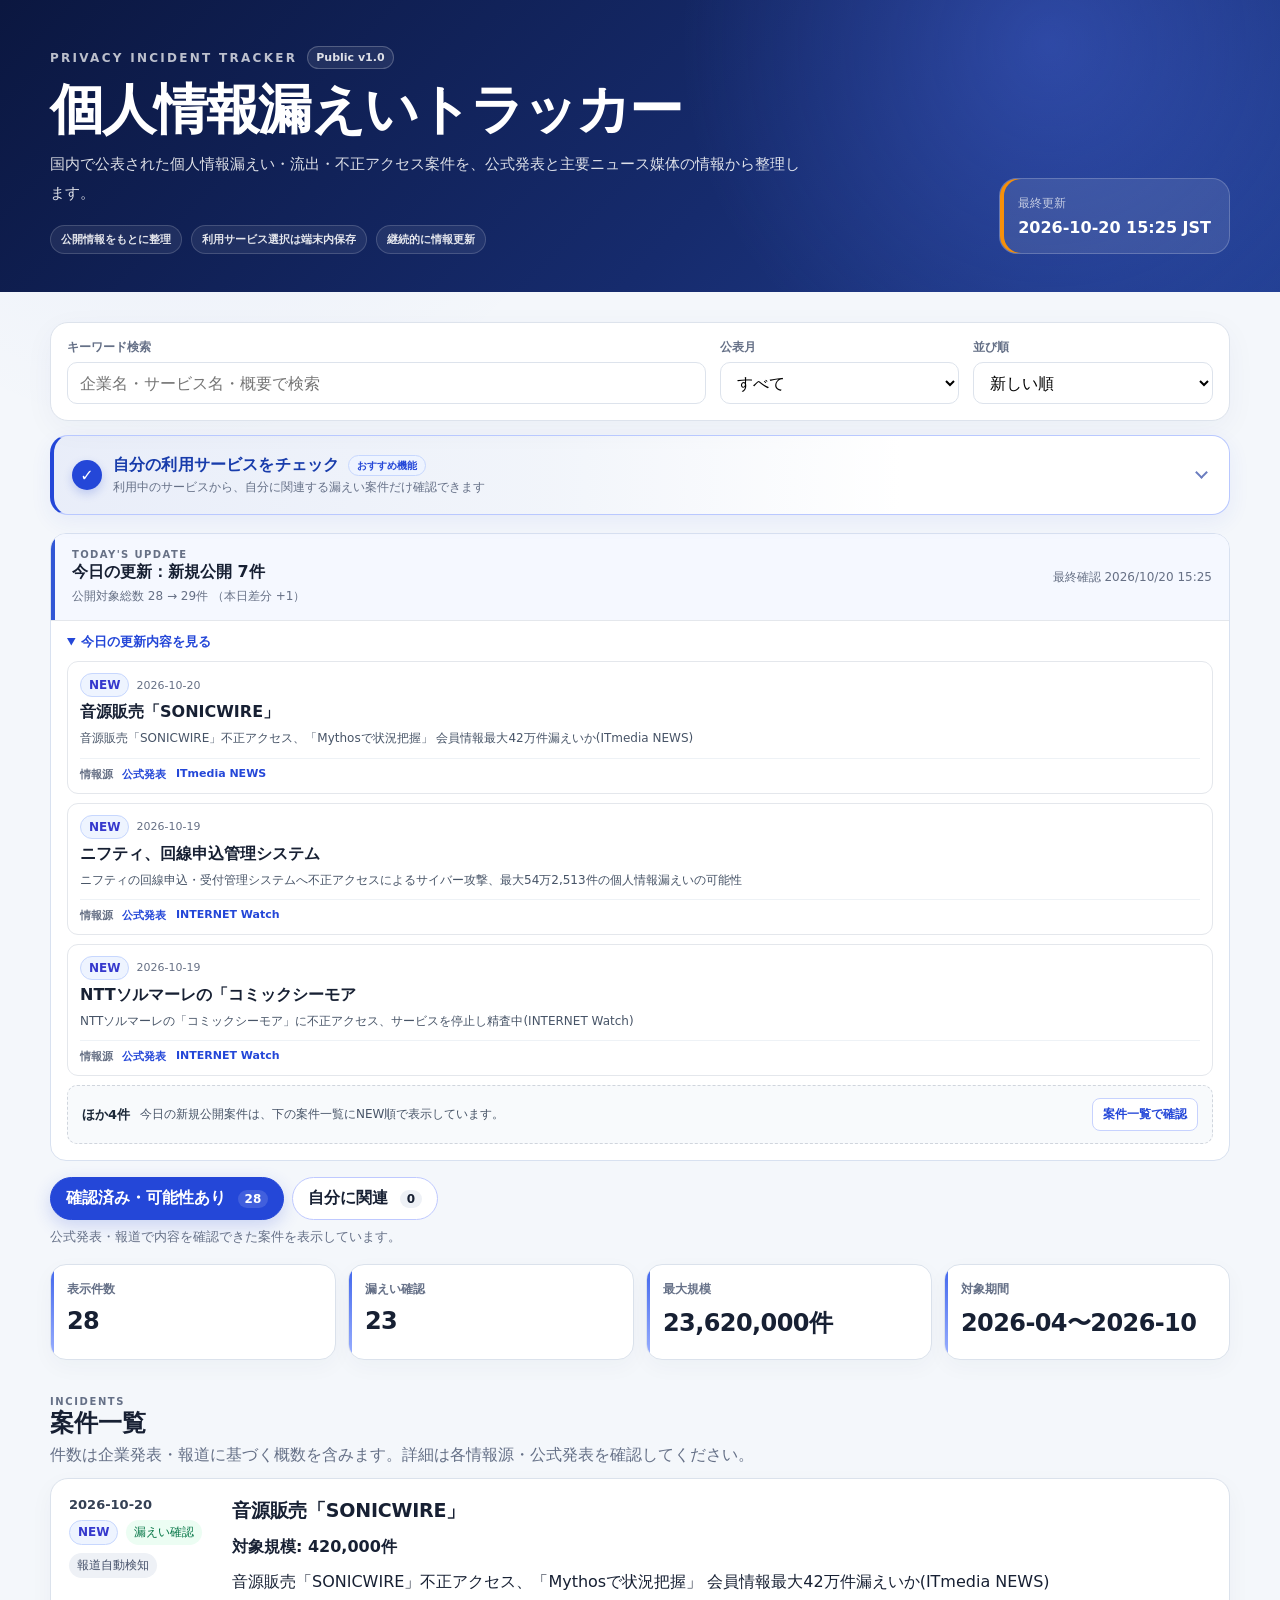
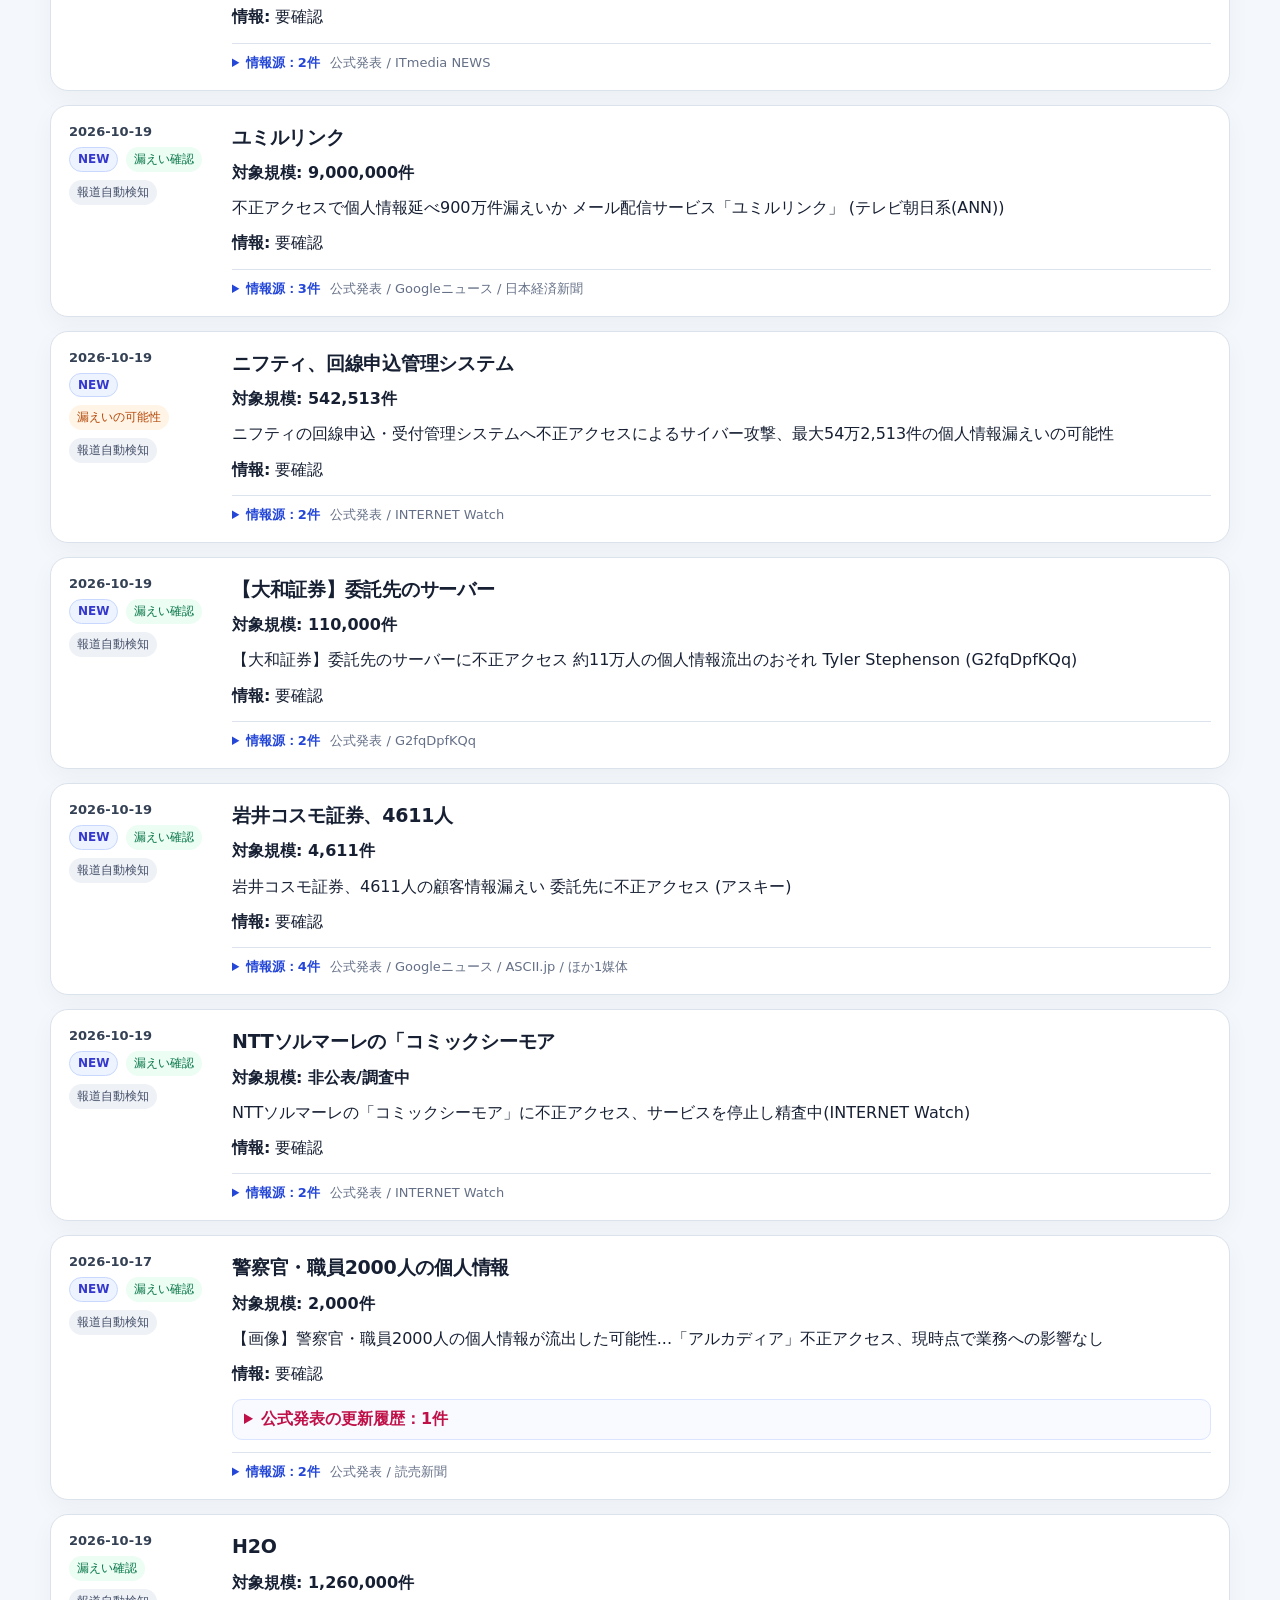
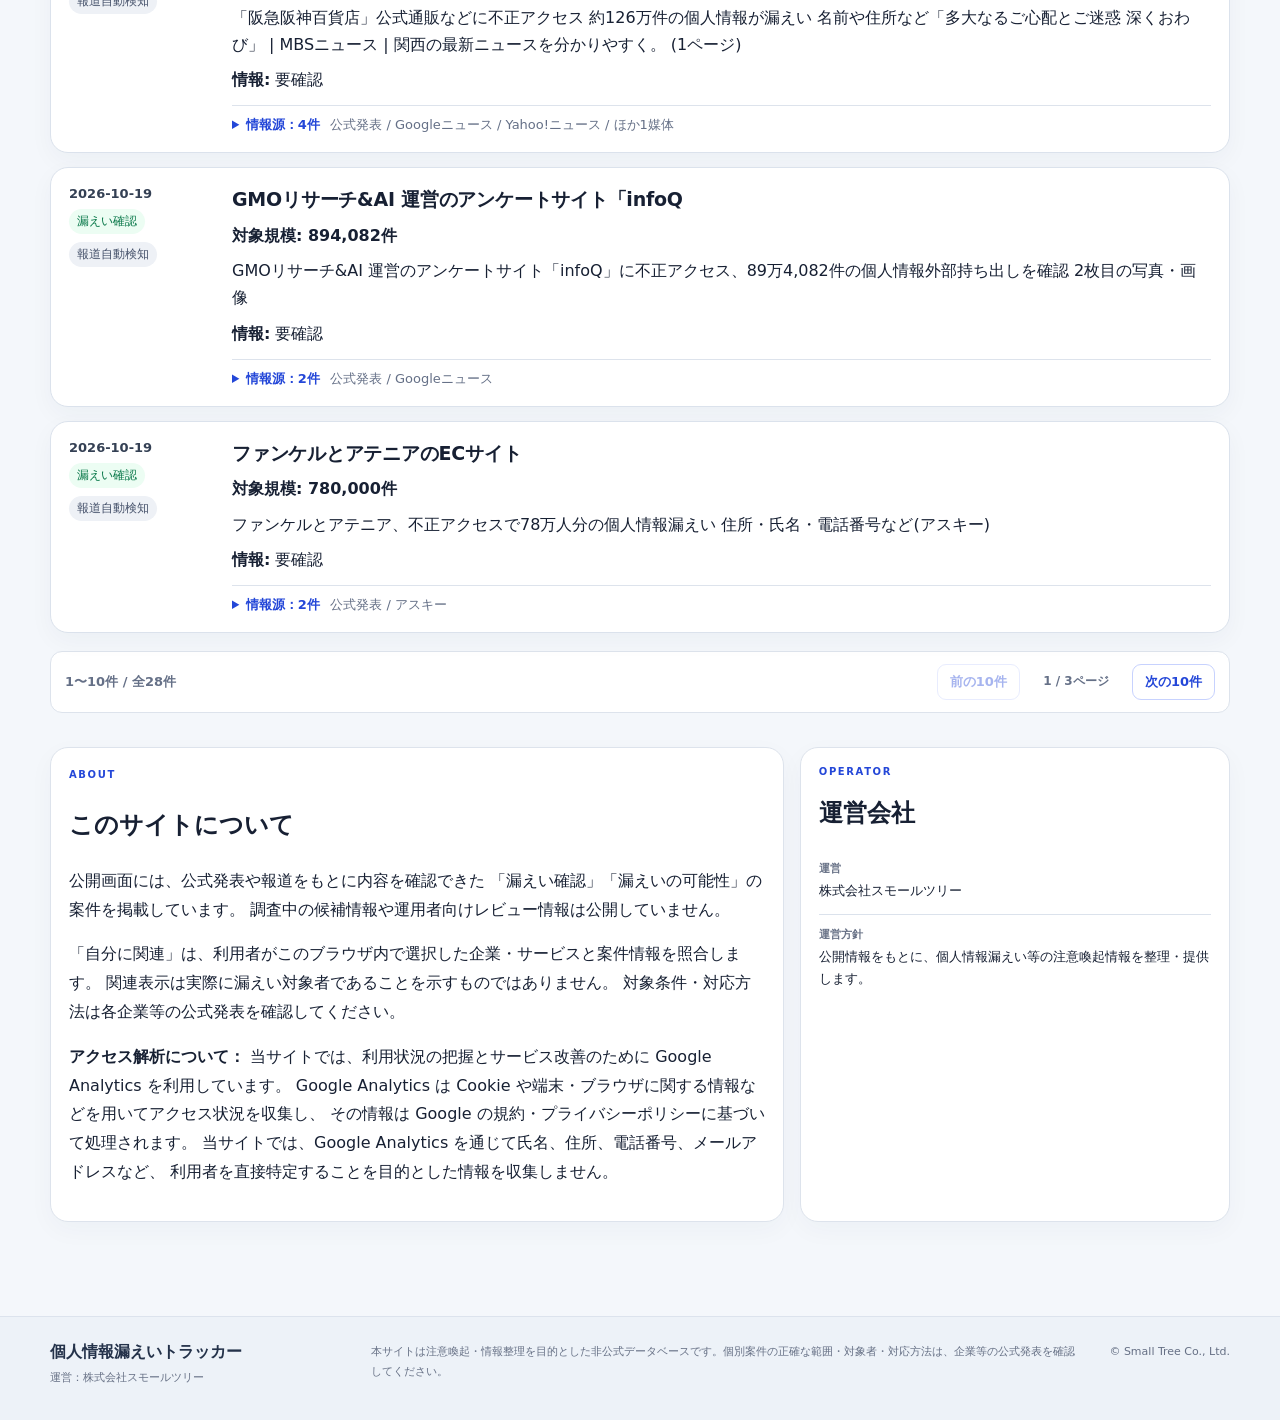
==== index.html @ 787e5f03 "Update index.html" ====
<!doctype html>
<html lang="ja">
<head>
  <!-- Google tag (gtag.js) -->
  <script async src="https://www.googletagmanager.com/gtag/js?id=G-R6JG78RZYR"></script>
  <script>
    window.dataLayer = window.dataLayer || [];
    function gtag(){dataLayer.push(arguments);}
    gtag('js', new Date());
  
    gtag('config', 'G-R6JG78RZYR');
  </script>
  <meta charset="utf-8" />
  <meta name="viewport" content="width=device-width,initial-scale=1" />
  <meta name="description" content="国内で公表された個人情報漏えい・流出・不正アクセス案件を確認し、自分が利用するサービスとの関連をチェックできる公開トラッカー" />
  <meta name="theme-color" content="#10245f" />
  <title>個人情報漏えいトラッカー</title>
  <script>
  if (
    location.hostname === 'operator.small-tree.co.jp' &&
    location.pathname === '/'
  ) {
    location.replace('/operator.html');
  }
  </script>
  <link rel="stylesheet" href="styles.css" />
  <link rel="stylesheet" href="public-v1.0-final.css" />
  <link rel="stylesheet" href="public-update-ui.css" />
  <link rel="stylesheet" href="public-service-picker-v2.css?v=2.1.1" />
</head>
<body class="public-site">
  <header class="site-header public-hero">
    <div class="wrap public-hero-inner">
      <div class="public-hero-copy">
        <div class="hero-kicker-row">
          <p class="eyebrow">PRIVACY INCIDENT TRACKER</p>
          <span class="version-badge">Public v1.0</span>
        </div>
        <h1>個人情報漏えいトラッカー</h1>
        <p class="lead">国内で公表された個人情報漏えい・流出・不正アクセス案件を、公式発表と主要ニュース媒体の情報から整理します。</p>
        <div class="trust-points">
          <span>公開情報をもとに整理</span>
          <span>利用サービス選択は端末内保存</span>
          <span>継続的に情報更新</span>
        </div>
      </div>
      <div class="updated-card public-updated-card">
        <span>最終更新</span>
        <strong id="lastUpdated">読み込み中...</strong>
      </div>
    </div>
  </header>

  <main class="wrap main-grid public-main">
    <section class="panel controls public-controls" aria-label="絞り込み">
      <div class="control wide">
        <label for="q">キーワード検索</label>
        <input id="q" type="search" placeholder="企業名・サービス名・概要で検索" />
      </div>
      <div class="control">
        <label for="month">公表月</label>
        <select id="month"><option value="">すべて</option></select>
      </div>
      <div class="control">
        <label for="sort">並び順</label>
        <select id="sort">
          <option value="date-desc">新しい順</option>
          <option value="date-asc">古い順</option>
          <option value="count-desc">件数が多い順</option>
        </select>
      </div>
    </section>

    <details class="panel my-services-panel public-service-checker" id="myServicesPanel">
      <summary><span class="summary-icon">✓</span>自分の利用サービスを選んで対象案件をチェック</summary>
      <p class="service-intro">利用している企業・サービスを選ぶと、関連する案件だけを「自分に関連」タブで確認できます。</p>
      <div class="service-picker-head">
        <div>
          <label for="myServiceSearch">企業・サービスを絞り込み</label>
          <input id="myServiceSearch" type="search" placeholder="例：ローソン、ソースネクスト" />
        </div>
        <div class="selected-count">選択中 <strong id="selectedServiceCount">0</strong>件</div>
      </div>
      <div class="service-picker-groups single">
        <section>
          <h3>確認済み・可能性ありの一覧から選択</h3>
          <div id="servicePickerVerified" class="service-picker-list"></div>
        </section>
      </div>
      <div class="my-services-actions">
        <button type="button" id="saveMyServices">選択を保存して照合</button>
        <button type="button" id="clearMyServices" class="secondary">選択をすべて解除</button>
      </div>
      <p class="privacy-note">選択内容はこのブラウザ内だけに保存され、サーバーへは送信しません。</p>
    </details>

    <div class="content-switcher">
      <nav class="view-tabs public-tabs" aria-label="表示区分">
        <button type="button" class="view-tab active" data-view="verified">確認済み・可能性あり <span id="tabVerifiedCount">0</span></button>
        <button type="button" class="view-tab my-tab" data-view="mine">自分に関連 <span id="tabMineCount">0</span></button>
      </nav>
      <p id="viewNotice" class="view-notice">公式発表・報道で内容を確認できた案件を表示しています。</p>
    </div>

    <section class="stats public-stats" aria-label="統計">
      <article><span>表示件数</span><strong id="statCases">-</strong></article>
      <article><span>漏えい確認</span><strong id="statConfirmed">-</strong></article>
      <article><span>最大規模</span><strong id="statLargest">-</strong></article>
      <article><span>対象期間</span><strong id="statRange">-</strong></article>
    </section>

    <section class="incident-section">
      <div class="section-head">
        <div>
          <p class="section-eyebrow">INCIDENTS</p>
          <h2>案件一覧</h2>
          <p>件数は企業発表・報道に基づく概数を含みます。詳細は各情報源・公式発表を確認してください。</p>
        </div>
      </div>
      <div id="cards" class="cards public-cards" aria-live="polite"></div>
      <p id="empty" class="empty" hidden>条件に一致する案件はありません。</p>
    </section>

    <section class="about-grid">
      <article class="panel methodology public-about">
        <p class="section-eyebrow">ABOUT</p>
        <h2>このサイトについて</h2>
      
        <p>
          公開画面には、公式発表や報道をもとに内容を確認できた
          「漏えい確認」「漏えいの可能性」の案件を掲載しています。
          調査中の候補情報や運用者向けレビュー情報は公開していません。
        </p>
      
        <p>
          「自分に関連」は、利用者がこのブラウザ内で選択した企業・サービスと案件情報を照合します。
          関連表示は実際に漏えい対象者であることを示すものではありません。
          対象条件・対応方法は各企業等の公式発表を確認してください。
        </p>
      
        <p>
          <strong>アクセス解析について：</strong>
          当サイトでは、利用状況の把握とサービス改善のために Google Analytics を利用しています。
          Google Analytics は Cookie や端末・ブラウザに関する情報などを用いてアクセス状況を収集し、
          その情報は Google の規約・プライバシーポリシーに基づいて処理されます。
          当サイトでは、Google Analytics を通じて氏名、住所、電話番号、メールアドレスなど、
          利用者を直接特定することを目的とした情報を収集しません。
        </p>
      </article>

      <article class="panel operator-card">
        <p class="section-eyebrow">OPERATOR</p>
        <h2>運営会社</h2>
        <dl>
          <div><dt>運営</dt><dd>株式会社スモールツリー</dd></div>
          <div><dt>運営方針</dt><dd>公開情報をもとに、個人情報漏えい等の注意喚起情報を整理・提供します。</dd></div>
        </dl>
      </article>
    </section>
  </main>

  <footer class="public-footer">
    <div class="wrap footer-inner">
      <div>
        <strong>個人情報漏えいトラッカー</strong>
        <p>運営：株式会社スモールツリー</p>
      </div>
      <p class="footer-note">本サイトは注意喚起・情報整理を目的とした非公式データベースです。個別案件の正確な範囲・対象者・対応方法は、企業等の公式発表を確認してください。</p>
      <p class="copyright">© Small Tree Co., Ltd.</p>
    </div>
  </footer>

  <script src="public-app.js" defer></script>
  <script src="public-service-picker-v2.js?v=2.3" defer></script>
  <script src="public-service-feature-highlight.js?v=1.0" defer></script>
  <script src="public-update-ui.js?v=1.5" defer></script>
  <script src="public-update-ui-state-fix.js" defer></script>
  <script src="public-new-first-sort.js?v=1.2" defer></script>

</body>
</html>
---- styles.css ----
:root { --bg:#f5f7fb; --panel:#fff; --text:#172033; --muted:#657087; --line:#dde3ec; --accent:#2447d8; --danger:#b42318; --warn:#b54708; --ok:#067647; }
*{box-sizing:border-box} body{margin:0;font-family:system-ui,-apple-system,"Segoe UI",sans-serif;background:var(--bg);color:var(--text)}
a{color:var(--accent)} .wrap{width:min(1180px,calc(100% - 32px));margin:auto}
.site-header{padding:48px 0 28px;background:linear-gradient(135deg,#0d1738,#253b8a);color:#fff}.site-header .wrap{display:flex;justify-content:space-between;gap:32px;align-items:end}.eyebrow{font-size:12px;letter-spacing:.18em;opacity:.72}.site-header h1{font-size:clamp(30px,5vw,50px);margin:.2em 0}.lead{max-width:760px;line-height:1.8;opacity:.86}.updated-card{min-width:180px;background:#ffffff12;border:1px solid #ffffff33;padding:16px 18px;border-radius:14px}.updated-card span,.updated-card strong{display:block}.updated-card span{font-size:12px;opacity:.7}.updated-card strong{margin-top:6px}
.main-grid{padding:28px 0 50px}.panel{background:var(--panel);border:1px solid var(--line);border-radius:16px;padding:18px}.controls{display:grid;grid-template-columns:2fr 1fr 1fr 1fr;gap:14px}.control label{display:block;font-size:12px;font-weight:700;color:var(--muted);margin-bottom:6px}.control input,.control select{width:100%;height:42px;border:1px solid var(--line);border-radius:10px;background:#fff;padding:0 12px;font:inherit}
.view-tabs{display:flex;gap:8px;flex-wrap:wrap;margin:18px 0 8px}.view-tab{border:1px solid var(--line);background:#fff;color:var(--text);padding:10px 14px;border-radius:999px;font:inherit;font-weight:700;cursor:pointer}.view-tab span{display:inline-block;margin-left:6px;padding:2px 7px;border-radius:999px;background:#eef1f6;font-size:12px}.view-tab.active{background:var(--accent);border-color:var(--accent);color:#fff}.view-tab.active span{background:#ffffff22}.view-notice{margin:0 0 18px;color:var(--muted);font-size:13px}
.stats{display:grid;grid-template-columns:repeat(4,1fr);gap:14px;margin:18px 0 32px}.stats article{background:#fff;border:1px solid var(--line);border-radius:14px;padding:16px}.stats span{font-size:12px;color:var(--muted);display:block}.stats strong{font-size:24px;display:block;margin-top:6px}.section-head{display:flex;justify-content:space-between;align-items:end;margin:0 0 12px}.section-head h2{margin:0}.section-head p{color:var(--muted);margin:.4em 0 0}.cards{display:grid;gap:12px}.card{background:#fff;border:1px solid var(--line);border-radius:16px;padding:18px;display:grid;grid-template-columns:145px 1fr;gap:18px}.date{font-weight:800}.meta{display:flex;flex-wrap:wrap;gap:8px;margin:8px 0}.badge{font-size:12px;padding:4px 8px;border-radius:999px;background:#eef1f6;color:#45516a}.badge.confirmed{background:#ecfdf3;color:var(--ok)}.badge.possible{background:#fff4e5;color:var(--warn)}.badge.candidate{background:#fef3f2;color:var(--danger)}.badge.merged{background:#eef4ff;color:#2447d8}.card h3{margin:0 0 4px;font-size:20px}.card p{margin:8px 0;line-height:1.7}.count{font-weight:800}.sources{display:flex;flex-wrap:wrap;gap:10px;margin-top:10px}.sources a{font-size:13px}.empty{text-align:center;color:var(--muted);padding:48px}.methodology{margin-top:30px;line-height:1.8}.footer{color:var(--muted);font-size:12px;padding:0 0 36px}
@media(max-width:800px){.site-header .wrap{display:block}.updated-card{margin-top:20px}.controls{grid-template-columns:1fr 1fr}.wide{grid-column:1/-1}.stats{grid-template-columns:1fr 1fr}.card{grid-template-columns:1fr}}

.badge.priority{font-weight:800}
.badge.priority-A{background:#fee4e2;color:#b42318;border:1px solid #fecdca}
.badge.priority-B{background:#fff4e5;color:#b54708;border:1px solid #fedf89}
.badge.priority-C{background:#eef4ff;color:#3538cd;border:1px solid #c7d7fe}

/* v1.6 source folding + review workflow UI */
.source-details{margin-top:12px;border-top:1px solid var(--line);padding-top:10px}
.source-details summary{cursor:pointer;color:var(--accent);font-size:13px;font-weight:700}
.source-details summary span{color:var(--muted);font-weight:400;margin-left:6px}
.source-details ul{margin:10px 0 0;padding-left:20px;columns:2}
.source-details li{margin:5px 0;break-inside:avoid}
.source-details a{font-size:13px}
.incident-tools{display:flex;align-items:center;gap:8px;flex-wrap:wrap;margin-top:12px}
.incident-tools code{font-size:11px;background:#f3f5f8;border:1px solid var(--line);padding:5px 7px;border-radius:7px;color:var(--muted)}
.incident-tools button{border:1px solid var(--line);background:#fff;color:var(--accent);border-radius:8px;padding:6px 10px;font:inherit;font-size:12px;cursor:pointer}
.review-meta{font-size:12px;color:var(--muted)}
@media(max-width:800px){.source-details ul{columns:1}}

/* v1.7 official search button */
.review-search-btn{
  display:inline-flex;
  align-items:center;
  text-decoration:none;
  border:1px solid #bfc9ff;
  background:#eef2ff;
  color:#2447d8;
  border-radius:8px;
  padding:6px 10px;
  font-size:12px;
  font-weight:700;
}
.review-search-btn:hover{background:#e2e8ff}

/* v1.8 review help */
.review-help{display:inline-block}
.review-help summary{
  cursor:pointer;
  list-style:none;
  border:1px solid var(--line);
  background:#fff;
  color:var(--accent);
  border-radius:8px;
  padding:6px 10px;
  font-size:12px;
  font-weight:700;
}
.review-help summary::-webkit-details-marker{display:none}
.review-help[open]{
  flex-basis:100%;
  margin-top:4px;
  background:#f8faff;
  border:1px solid #d9e2ff;
  border-radius:10px;
  padding:10px 12px;
}
.review-help[open] summary{
  display:inline-block;
  margin-bottom:6px;
}
.review-help ol{
  margin:6px 0 0 18px;
  padding:0;
  color:var(--muted);
  font-size:12px;
  line-height:1.7;
}
.review-help a{font-weight:700}

/* v1.9 daily review counter */
.stats.stats-five{grid-template-columns:repeat(5,1fr)}
@media(max-width:1000px){.stats.stats-five{grid-template-columns:repeat(3,1fr)}}
@media(max-width:800px){.stats.stats-five{grid-template-columns:1fr 1fr}}

/* v2.0 personal relevance checker */
.my-services-panel{margin-top:18px}
.my-services-panel summary{cursor:pointer;font-weight:800;color:var(--accent)}
.my-services-body{display:grid;grid-template-columns:1fr auto;gap:16px;align-items:end;margin-top:14px}
.my-services-body label{display:block;font-size:12px;font-weight:700;color:var(--muted);margin-bottom:6px}
.my-services-body textarea{width:100%;border:1px solid var(--line);border-radius:10px;padding:10px 12px;font:inherit;resize:vertical;background:#fff}
.privacy-note{font-size:12px;color:var(--muted);margin:6px 0 0}
.my-services-actions{display:flex;gap:8px;flex-wrap:wrap}
.my-services-actions button{border:0;border-radius:9px;padding:9px 13px;background:var(--accent);color:#fff;font:inherit;font-size:13px;font-weight:700;cursor:pointer}
.my-services-actions button.secondary{background:#eef1f6;color:#45516a}
.view-tab.my-tab{border-color:#bfc9ff}
.badge.relation{font-weight:800}
.badge.relation-3{background:#e8f5e9;color:#067647;border:1px solid #a6e3bd}
.badge.relation-2{background:#fff4e5;color:#b54708;border:1px solid #fedf89}
.badge.relation-1{background:#eef4ff;color:#3538cd;border:1px solid #c7d7fe}
.card-related{box-shadow:inset 4px 0 0 #2447d8}
.relation-note{background:#f7f9ff;border:1px solid #dbe3ff;border-radius:10px;padding:9px 11px;font-size:13px}
@media(max-width:800px){.my-services-body{grid-template-columns:1fr}.my-services-actions{align-items:flex-start}}

/* v2.1 list-based personal service picker */
.service-picker-head{display:grid;grid-template-columns:1fr auto;gap:16px;align-items:end;margin-top:14px}
.service-picker-head label{display:block;font-size:12px;font-weight:700;color:var(--muted);margin-bottom:6px}
.service-picker-head input{width:100%;height:40px;border:1px solid var(--line);border-radius:10px;padding:0 12px;font:inherit}
.selected-count{font-size:13px;color:var(--muted);padding-bottom:9px}
.service-picker-groups{display:grid;grid-template-columns:1fr 1fr;gap:16px;margin-top:16px}
.service-picker-groups section{border:1px solid var(--line);border-radius:12px;padding:12px;background:#fafbfe}
.service-picker-groups h3{font-size:14px;margin:0 0 10px}
.service-picker-list{display:grid;gap:6px;max-height:300px;overflow:auto;padding-right:4px}
.service-choice{display:grid;grid-template-columns:auto 1fr auto;gap:9px;align-items:center;background:#fff;border:1px solid var(--line);border-radius:9px;padding:8px 9px;cursor:pointer}
.service-choice:hover{border-color:#bfc9ff;background:#f8faff}
.service-choice input{width:17px;height:17px}
.service-choice-name{font-size:13px;font-weight:650}
.service-choice-count{font-size:11px;color:var(--muted);background:#eef1f6;border-radius:999px;padding:2px 7px}
.picker-empty{color:var(--muted);font-size:12px}
@media(max-width:800px){
  .service-picker-head,.service-picker-groups{grid-template-columns:1fr}
}

/* v2.2 verified-only personal service picker */
.service-picker-groups.single{grid-template-columns:1fr}
.service-picker-groups.single section{max-width:none}
.service-choice{grid-template-columns:auto 1fr}

/* v2.3 official follow-up tracking */
.badge.official-update{background:#fff1f3;color:#c01048;border:1px solid #fecdd6;font-weight:800}
.official-updates{margin:12px 0;border:1px solid #fecdd6;background:#fff8f9;border-radius:10px;padding:9px 11px}
.official-updates summary{cursor:pointer;font-weight:800;color:#c01048}
.official-updates ul{margin:9px 0 0;padding-left:20px}
.official-updates li{margin:7px 0;line-height:1.5}
.official-update-date{display:inline-block;min-width:145px;color:var(--muted);font-size:12px}
.update-kind{display:inline-block;margin-left:6px;padding:2px 6px;border-radius:999px;background:#fff;border:1px solid #fecdd6;color:#a11043;font-size:11px}
.official-update-note{color:var(--muted);font-size:12px;margin:8px 0 0}

/* v2.4 official review + related incident merge */
.badge.official-reviewed{
  background:#ecfdf3;
  color:#067647;
  border:1px solid #abefc6;
  font-weight:800;
}
.official-updates.reviewed{
  border-color:#abefc6;
  background:#f6fef9;
}
.reviewed-mark{
  display:inline-block;
  margin-left:6px;
  padding:2px 6px;
  border-radius:999px;
  background:#ecfdf3;
  border:1px solid #abefc6;
  color:#067647;
  font-size:11px;
  font-weight:700;
}
.official-review-actions{
  display:flex;
  gap:8px;
  flex-wrap:wrap;
  align-items:center;
  margin-top:10px;
}
.official-review-actions code{
  font-size:11px;
  background:#fff;
  border:1px solid #fecdd6;
  padding:5px 7px;
  border-radius:7px;
}
.official-review-actions button,
.official-review-actions a{
  border:1px solid #fecdd6;
  background:#fff;
  color:#c01048;
  border-radius:8px;
  padding:6px 10px;
  font:inherit;
  font-size:12px;
  font-weight:700;
  cursor:pointer;
  text-decoration:none;
}
.badge.same-incident-merged{
  background:#eef4ff;
  color:#3538cd;
  border:1px solid #c7d7fe;
  font-weight:800;
}

/* v2.5 related-tab duplicate merge */
.badge.same-incident-merged{
  background:#eef4ff;
  color:#3538cd;
  border:1px solid #c7d7fe;
  font-weight:800;
}

/* v2.8 pagination */
.incident-pager{
  display:flex;
  justify-content:space-between;
  align-items:center;
  gap:16px;
  margin:18px 0 28px;
  padding:12px 14px;
  border:1px solid var(--line);
  border-radius:12px;
  background:#fff;
}

.incident-pager-info{
  color:var(--muted);
  font-size:13px;
  font-weight:700;
}

.incident-pager-actions{
  display:flex;
  align-items:center;
  gap:10px;
}

.pager-btn{
  border:1px solid #c7d2fe;
  background:#fff;
  color:#2447d8;
  border-radius:9px;
  padding:8px 12px;
  font:inherit;
  font-size:13px;
  font-weight:800;
  cursor:pointer;
}

.pager-btn:hover:not(:disabled){
  background:#eef4ff;
}

.pager-btn:disabled{
  opacity:.4;
  cursor:not-allowed;
}

.pager-page{
  min-width:92px;
  text-align:center;
  color:var(--muted);
  font-size:12px;
  font-weight:700;
}

@media(max-width:700px){
  .incident-pager{
    flex-direction:column;
    align-items:stretch;
  }
  .incident-pager-actions{
    justify-content:space-between;
  }
}

/* v2.8.1 pagination fix */
.card.pagination-hidden{
  display:none !important;
}

.incident-pager{
  display:flex;
  justify-content:space-between;
  align-items:center;
  gap:16px;
  margin:18px 0 28px;
  padding:12px 14px;
  border:1px solid var(--line);
  border-radius:12px;
  background:#fff;
}

.incident-pager-info{
  color:var(--muted);
  font-size:13px;
  font-weight:700;
}

.incident-pager-actions{
  display:flex;
  align-items:center;
  gap:10px;
}

.pager-btn{
  border:1px solid #c7d2fe;
  background:#fff;
  color:#2447d8;
  border-radius:9px;
  padding:8px 12px;
  font:inherit;
  font-size:13px;
  font-weight:800;
  cursor:pointer;
}

.pager-btn:hover:not(:disabled){
  background:#eef4ff;
}

.pager-btn:disabled{
  opacity:.4;
  cursor:not-allowed;
}

.pager-page{
  min-width:92px;
  text-align:center;
  color:var(--muted);
  font-size:12px;
  font-weight:700;
}

@media(max-width:700px){
  .incident-pager{
    flex-direction:column;
    align-items:stretch;
  }
  .incident-pager-actions{
    justify-content:space-between;
  }
}

/* v3.0 candidate duplicate merge */
.badge.candidate-merged{
  background:#fff6ed;
  color:#c4320a;
  border:1px solid #fedf89;
  font-weight:800;
}

/* public v1.0 */
.public-tabs{
  grid-template-columns:repeat(2,minmax(0,max-content));
}
.public-stats{
  grid-template-columns:repeat(4,minmax(0,1fr));
}
.public-official-updates{
  border-color:#dbe5ff;
  background:#f8faff;
}
@media(max-width:800px){
  .public-stats{
    grid-template-columns:repeat(2,minmax(0,1fr));
  }
}

/* cleared status v1.0 */
.badge.cleared{
  background:#eef2f6;
  color:#344054;
  border:1px solid #d0d5dd;
  font-weight:800;
}
.resolution-note{
  margin:12px 0;
  padding:12px 14px;
  border:1px solid #98a2b3;
  border-radius:10px;
  background:#f8fafc;
  color:#344054;
}
.resolution-note strong{
  display:inline-block;
  margin-right:10px;
}
.resolution-note span{
  color:#667085;
  font-size:12px;
}
.resolution-note p{
  margin:7px 0 4px;
}

/* cleared display v1.1 */
.card-cleared{
  border-color:#cbd5e1;
  background:#fbfcfd;
}

.badge.cleared-primary{
  background:#eef2f6;
  color:#1f2937;
  border:1px solid #98a2b3;
  font-weight:900;
}

.cleared-summary{
  margin:12px 0;
  padding:13px 15px;
  border:1px solid #98a2b3;
  border-radius:10px;
  background:#f8fafc;
  color:#344054;
}

.cleared-summary-head{
  display:flex;
  align-items:center;
  gap:10px;
  flex-wrap:wrap;
  margin-bottom:5px;
}

.cleared-summary-head strong{
  font-size:14px;
  color:#1f2937;
}

.cleared-summary-head span{
  color:#667085;
  font-size:12px;
  font-weight:700;
}

.cleared-summary p{
  margin:5px 0 7px;
}

.cleared-summary a{
  font-weight:800;
}

.muted-count{
  color:#667085;
}
---- public-v1.0-final.css ----
.public-site{--public-blue:#2447d8;--public-bg:#f4f7fb;--public-muted:#667085;--public-line:#dbe2ec;background:radial-gradient(circle at 15% 0%,rgba(36,71,216,.055),transparent 28rem),var(--public-bg)}
.public-hero{position:relative;overflow:hidden;padding:46px 0 38px;background:radial-gradient(circle at 82% 15%,rgba(87,121,255,.34),transparent 23rem),linear-gradient(135deg,#0b1740 0%,#162b6d 58%,#223f92 100%)}
.public-hero-inner{position:relative;z-index:1;display:flex;justify-content:space-between;align-items:flex-end;gap:42px}
.public-hero-copy{max-width:800px}.hero-kicker-row{display:flex;align-items:center;gap:10px;flex-wrap:wrap}.hero-kicker-row .eyebrow{margin:0;font-weight:800;letter-spacing:.19em}
.version-badge{display:inline-flex;padding:4px 8px;border-radius:999px;border:1px solid rgba(255,255,255,.22);background:rgba(255,255,255,.08);color:rgba(255,255,255,.85);font-size:11px;font-weight:800}
.public-hero h1{margin:11px 0 10px;font-size:clamp(34px,5vw,54px);line-height:1.12;letter-spacing:-.035em}.public-hero .lead{margin:0;max-width:760px;font-size:15px;line-height:1.9}
.trust-points{display:flex;gap:9px;flex-wrap:wrap;margin-top:18px}.trust-points span{display:inline-flex;border:1px solid rgba(255,255,255,.16);background:rgba(255,255,255,.07);color:rgba(255,255,255,.88);border-radius:999px;padding:6px 10px;font-size:11px;font-weight:700}
.public-updated-card{min-width:196px;border-radius:18px;background:rgba(255,255,255,.10);box-shadow:0 14px 40px rgba(0,0,0,.14)}
.public-main{padding-top:30px}.public-controls{grid-template-columns:minmax(0,2fr) minmax(150px,.75fr) minmax(150px,.75fr);gap:14px;padding:16px;border-radius:18px;box-shadow:0 8px 30px rgba(30,52,110,.045)}
.public-controls .control input:focus,.public-controls .control select:focus,.public-service-checker input:focus{outline:none;border-color:#8aa3ff;box-shadow:0 0 0 4px rgba(36,71,216,.09)}
.public-service-checker{margin-top:14px;border-radius:18px;box-shadow:0 8px 30px rgba(30,52,110,.035)}.public-service-checker summary{display:flex;align-items:center;gap:9px;font-size:14px}
.summary-icon{width:22px;height:22px;display:inline-grid;place-items:center;border-radius:50%;background:#eef3ff;color:#2447d8;font-size:12px}.service-intro{margin:12px 0 0;color:#667085;font-size:13px;line-height:1.7}
.content-switcher{margin-top:16px}.public-tabs{margin-top:0}.public-tabs .view-tab{padding:10px 15px;transition:.12s ease}.public-tabs .view-tab:hover{transform:translateY(-1px);box-shadow:0 5px 16px rgba(36,71,216,.08)}.public-tabs .view-tab.active{box-shadow:0 6px 18px rgba(36,71,216,.20)}
.public-stats{margin-top:16px;gap:12px}.public-stats article{position:relative;overflow:hidden;min-height:96px;border-radius:16px;border-color:#dbe2ec;box-shadow:0 7px 22px rgba(27,45,93,.035)}.public-stats article::before{content:"";position:absolute;inset:0 auto 0 0;width:3px;background:linear-gradient(180deg,#4166ec,#9bb0ff)}
.public-stats span{font-weight:700}.public-stats strong{margin-top:9px;letter-spacing:-.025em}.incident-section{margin-top:4px}.section-eyebrow{margin:0 0 5px;color:#2447d8;font-size:10px;font-weight:900;letter-spacing:.16em}
.public-cards{gap:14px}.public-cards .card{position:relative;border-radius:18px;border-color:#dbe2ec;box-shadow:0 8px 24px rgba(26,43,88,.04);transition:.13s ease}.public-cards .card:hover{transform:translateY(-1px);border-color:#c9d5ed;box-shadow:0 12px 30px rgba(26,43,88,.065)}
.public-cards .card h3{font-size:19px;line-height:1.45;letter-spacing:-.012em}.public-cards .date{font-size:13px;color:#344054}.card-related{box-shadow:inset 4px 0 0 #2447d8,0 8px 24px rgba(26,43,88,.04)!important}.card-cleared{box-shadow:inset 4px 0 0 #98a2b3,0 8px 24px rgba(26,43,88,.035)!important}
.about-grid{display:grid;grid-template-columns:1.45fr .85fr;gap:16px;margin-top:34px}.public-about,.operator-card{margin:0;border-radius:18px;box-shadow:0 8px 26px rgba(27,45,93,.035)}.operator-card dl{margin:0}.operator-card dl>div{padding:12px 0;border-top:1px solid #dbe2ec}.operator-card dl>div:first-child{border-top:0}.operator-card dt{color:#667085;font-size:11px;font-weight:800}.operator-card dd{margin:4px 0 0;line-height:1.7;font-size:13px}
.public-footer{margin-top:44px;border-top:1px solid #dce3ed;background:#edf2f8}.footer-inner{padding:25px 0 32px;display:grid;grid-template-columns:.7fr 1.7fr auto;gap:28px}.footer-inner strong{display:block;margin-bottom:5px;color:#24324a}.footer-inner p{margin:0;color:#667085;font-size:11px;line-height:1.8}.copyright{white-space:nowrap}
button:focus-visible,summary:focus-visible,a:focus-visible{outline:3px solid rgba(36,71,216,.25);outline-offset:3px}
@media(max-width:900px){.public-hero-inner{display:block}.public-updated-card{margin-top:22px;width:max-content}.about-grid{grid-template-columns:1fr}.footer-inner{grid-template-columns:1fr;gap:14px}}
@media(max-width:800px){.public-controls{grid-template-columns:1fr 1fr}.public-controls .wide{grid-column:1/-1}.public-stats{grid-template-columns:1fr 1fr}}
@media(max-width:560px){.wrap{width:min(100% - 20px,1180px)}.public-hero{padding:34px 0 28px}.public-hero h1{font-size:34px}.trust-points span{width:100%;justify-content:center}.public-controls{grid-template-columns:1fr}.public-controls .wide{grid-column:auto}.public-stats{grid-template-columns:1fr 1fr}.public-tabs .view-tab{width:100%}}

/* Service picker v2.0 */
.service-v2{
  display:grid;
  gap:14px;
  margin-top:12px;
}
.service-v2-selected-wrap,
.service-v2-search-wrap,
.service-v2-all{
  border:1px solid #e4e7ec;
  border-radius:12px;
  background:#fff;
}
.service-v2-selected-wrap{
  padding:12px;
}
.service-v2-title-row{
  display:flex;
  align-items:baseline;
  justify-content:space-between;
  gap:10px;
  margin-bottom:8px;
}
.service-v2-title-row h3{
  margin:0;
  font-size:13px;
}
.service-v2-title-row span,
.service-v2-subhead{
  color:#667085;
  font-size:11px;
}
.service-v2-selected{
  display:flex;
  flex-wrap:wrap;
  gap:7px;
}
.service-v2-chip{
  display:inline-flex;
  align-items:center;
  gap:7px;
  border:1px solid #c7d7fe;
  border-radius:999px;
  background:#f5f8ff;
  color:#2447d8;
  padding:6px 9px 6px 11px;
  font-size:12px;
  font-weight:800;
  cursor:pointer;
}
.service-v2-chip b{
  font-size:15px;
  line-height:1;
}
.service-v2-search-wrap{
  padding:10px 12px 12px;
}
.service-v2-subhead{
  margin-bottom:7px;
  font-weight:800;
}
.service-v2-results{
  display:grid;
  gap:6px;
}
.service-v2-result{
  width:100%;
  display:flex;
  align-items:center;
  justify-content:space-between;
  gap:14px;
  border:1px solid #e4e7ec;
  border-radius:9px;
  background:#fff;
  padding:9px 10px;
  text-align:left;
  color:#344054;
  cursor:pointer;
}
.service-v2-result:hover{
  border-color:#a4bcfd;
  background:#f8faff;
}
.service-v2-result b{
  flex:0 0 auto;
  color:#2447d8;
  font-size:11px;
}
.service-v2-result.is-selected{
  background:#f2f4f7;
  color:#667085;
  cursor:default;
}
.service-v2-result.is-selected b{
  color:#667085;
}
.service-v2-all{
  overflow:hidden;
}
.service-v2-all > summary{
  padding:10px 12px;
  cursor:pointer;
  color:#344054;
  font-size:12px;
  font-weight:800;
}
.service-v2-all-list{
  max-height:320px;
  overflow:auto;
  display:grid;
  gap:5px;
  padding:0 10px 10px;
}
.service-v2-none{
  margin:0;
  color:#667085;
  font-size:12px;
}
.service-v2-saved{
  margin:0;
  padding:9px 11px;
  border-radius:8px;
  background:#ecfdf3;
  color:#027a48;
  font-size:12px;
  font-weight:700;
}
.service-v2-attention{
  animation:service-v2-pulse .7s ease-in-out 2;
}
@keyframes service-v2-pulse{
  50%{transform:scale(1.04)}
}
@media(max-width:700px){
  .service-v2-title-row{
    align-items:flex-start;
    flex-direction:column;
    gap:3px;
  }
}

/* Service picker v2.1 - compact all-list */
.service-v2-all > summary{
  padding:11px 13px;
  cursor:pointer;
  color:#2447d8;
  font-size:12px;
  font-weight:800;
  list-style-position:inside;
}
.service-v2-all-note{
  padding:0 12px 8px;
  color:#667085;
  font-size:11px;
}
.service-v2-all-list{
  max-height:340px;
  overflow:auto;
  display:flex;
  flex-wrap:wrap;
  align-content:flex-start;
  gap:7px;
  padding:0 10px 12px;
}
.service-v2-all-choice{
  display:inline-flex;
  align-items:center;
  gap:6px;
  width:auto;
  max-width:100%;
  border:1px solid #d0d5dd;
  border-radius:999px;
  background:#fff;
  color:#344054;
  padding:6px 10px 6px 7px;
  font:inherit;
  font-size:11px;
  line-height:1.25;
  cursor:pointer;
  white-space:normal;
  text-align:left;
}
.service-v2-all-choice:hover{
  border-color:#a4bcfd;
  background:#f8faff;
}
.service-v2-all-choice.is-selected{
  border-color:#84adff;
  background:#eef4ff;
  color:#2447d8;
  font-weight:800;
}
.service-v2-all-check{
  display:inline-flex;
  align-items:center;
  justify-content:center;
  flex:0 0 15px;
  width:15px;
  height:15px;
  border:1px solid #cfd4dc;
  border-radius:4px;
  background:#fff;
  font-size:10px;
  line-height:1;
}
.service-v2-all-choice.is-selected .service-v2-all-check{
  border-color:#5b7cfa;
  background:#5b7cfa;
  color:#fff;
}
@media(max-width:700px){
  .service-v2-all-list{
    gap:6px;
  }
  .service-v2-all-choice{
    font-size:10.5px;
    padding:6px 9px 6px 7px;
  }
}
---- public-update-ui.css ----
/* Public latest update UI v1.3 */
.public-update-panel{
  margin:18px 0 14px;
  border:1px solid #d8e1f0;
  border-radius:16px;
  background:#fff;
  overflow:hidden;
}
.public-update-head{
  display:flex;
  align-items:center;
  justify-content:space-between;
  gap:18px;
  padding:15px 17px;
  background:#f8faff;
}
.public-update-head.has-update{
  background:#f5f8ff;
  border-left:4px solid #3157d5;
}
.public-update-head.no-update{
  background:#f6fef9;
  border-left:4px solid #12b76a;
}
.public-update-head strong{
  display:block;
  margin:2px 0;
  font-size:16px;
}
.public-update-kicker{
  display:block;
  color:#667085;
  font-size:10px;
  font-weight:900;
  letter-spacing:.14em;
}
.public-update-total,
.public-update-time{
  color:#667085;
  font-size:12px;
}
.public-update-details{
  padding:12px 16px 16px;
  border-top:1px solid #e4e7ec;
}
.public-update-details summary{
  cursor:pointer;
  color:#2447d8;
  font-weight:800;
  font-size:13px;
}
.public-update-list{
  display:grid;
  gap:9px;
  margin-top:10px;
}
.public-update-item{
  padding:11px 12px;
  border:1px solid #e4e7ec;
  border-radius:11px;
  background:#fff;
}
.public-update-item p{
  margin:6px 0 0;
  color:#475467;
  font-size:12px;
  line-height:1.6;
}
.public-update-meta{
  display:flex;
  gap:7px;
  align-items:center;
  margin-bottom:5px;
  color:#667085;
  font-size:11px;
}
.public-update-empty{
  margin:0;
  padding:13px 16px;
  color:#667085;
  font-size:13px;
}
.public-update-sources{
  display:flex;
  gap:9px;
  align-items:flex-start;
  margin-top:9px;
  padding-top:8px;
  border-top:1px solid #eef2f6;
  font-size:11px;
}
.public-update-sources > span{
  flex:0 0 auto;
  color:#667085;
  font-weight:700;
}
.public-update-source-links{
  display:flex;
  flex-wrap:wrap;
  gap:6px 10px;
}
.public-update-source-links a{
  color:#2447d8;
  text-decoration:none;
  font-weight:700;
}
.public-update-source-links a:hover{
  text-decoration:underline;
}
.badge.public-new{
  background:#eef4ff;
  color:#3538cd;
  border:1px solid #c7d7fe;
  font-weight:900;
}
.badge.public-updated{
  background:#fff7ed;
  color:#c4320a;
  border:1px solid #fed7aa;
  font-weight:900;
}
.public-new-card{
  box-shadow:inset 4px 0 0 #4f6edb;
}
.public-updated-card{
  box-shadow:inset 4px 0 0 #f79009;
}
.status-change{
  font-weight:700;
}
@media(max-width:700px){
  .public-update-head{
    align-items:flex-start;
    flex-direction:column;
  }
  .public-update-sources{
    flex-direction:column;
    gap:5px;
  }
}
/* Public source media-name display v1.4 */
.public-update-more-sources{
  display:inline-block;
}
.public-update-more-sources summary{
  cursor:pointer;
  color:#2447d8;
  font-weight:700;
  font-size:11px;
}
.public-update-more-sources > div{
  display:flex;
  flex-wrap:wrap;
  gap:6px 10px;
  margin-top:6px;
}

/* Public TODAY'S UPDATE summary v1.0 */
.public-update-more-cases{
  display:flex;
  align-items:center;
  gap:10px;
  flex-wrap:wrap;
  padding:12px 14px;
  border:1px dashed #d0d5dd;
  border-radius:10px;
  background:#f8fafc;
  color:#475467;
  font-size:12px;
}
.public-update-more-cases strong{
  color:#1d2939;
  font-size:13px;
}
.public-update-more-cases span{
  flex:1 1 280px;
}
.public-update-jump-btn{
  appearance:none;
  border:1px solid #c7d2fe;
  border-radius:8px;
  background:#fff;
  color:#2447d8;
  padding:7px 10px;
  font:inherit;
  font-weight:800;
  cursor:pointer;
}
.public-update-jump-btn:hover{
  background:#f5f7ff;
}
---- public-service-picker-v2.css ----
/* Public service picker v2.1.1 */
.service-v2{
  display:grid;
  gap:14px;
  margin-top:12px;
}

.service-v2-selected-wrap,
.service-v2-search-wrap,
.service-v2-all{
  border:1px solid #e4e7ec;
  border-radius:12px;
  background:#fff;
}

.service-v2-selected-wrap{
  padding:12px;
}

.service-v2-title-row{
  display:flex;
  align-items:baseline;
  justify-content:space-between;
  gap:10px;
  margin-bottom:8px;
}
.service-v2-title-row h3{
  margin:0;
  font-size:13px;
}
.service-v2-title-row span,
.service-v2-subhead{
  color:#667085;
  font-size:11px;
}

.service-v2-selected{
  display:flex;
  flex-wrap:wrap;
  gap:7px;
}
.service-v2-chip{
  display:inline-flex;
  align-items:center;
  gap:7px;
  border:1px solid #c7d7fe;
  border-radius:999px;
  background:#f5f8ff;
  color:#2447d8;
  padding:6px 9px 6px 11px;
  font-size:12px;
  font-weight:800;
  cursor:pointer;
}
.service-v2-chip b{
  font-size:15px;
  line-height:1;
}

.service-v2-search-wrap{
  padding:10px 12px 12px;
}
.service-v2-subhead{
  margin-bottom:7px;
  font-weight:800;
}
.service-v2-results{
  display:grid;
  gap:6px;
}
.service-v2-result{
  width:100%;
  display:flex;
  align-items:center;
  justify-content:space-between;
  gap:14px;
  border:1px solid #e4e7ec;
  border-radius:9px;
  background:#fff;
  padding:9px 10px;
  text-align:left;
  color:#344054;
  cursor:pointer;
}
.service-v2-result:hover{
  border-color:#a4bcfd;
  background:#f8faff;
}
.service-v2-result b{
  flex:0 0 auto;
  color:#2447d8;
  font-size:11px;
}
.service-v2-result.is-selected{
  background:#f2f4f7;
  color:#667085;
  cursor:default;
}
.service-v2-result.is-selected b{
  color:#667085;
}

.service-v2-all{
  overflow:hidden;
}
.service-v2-all > summary{
  padding:11px 13px;
  cursor:pointer;
  color:#2447d8;
  font-size:12px;
  font-weight:800;
  list-style-position:inside;
}
.service-v2-all-note{
  padding:0 12px 8px;
  color:#667085;
  font-size:11px;
}

/* The important v2.1 change: compact horizontal wrapping list */
.service-v2-all-list{
  max-height:340px;
  overflow:auto;
  display:flex !important;
  flex-direction:row !important;
  flex-wrap:wrap !important;
  align-content:flex-start;
  gap:7px;
  padding:0 10px 12px;
}
.service-v2-all-choice{
  display:inline-flex !important;
  align-items:center;
  gap:6px;
  width:auto !important;
  max-width:100%;
  flex:0 1 auto;
  border:1px solid #d0d5dd;
  border-radius:999px;
  background:#fff;
  color:#344054;
  padding:6px 10px 6px 7px;
  font:inherit;
  font-size:11px;
  line-height:1.25;
  cursor:pointer;
  white-space:normal;
  text-align:left;
}
.service-v2-all-choice:hover{
  border-color:#a4bcfd;
  background:#f8faff;
}
.service-v2-all-choice.is-selected{
  border-color:#84adff;
  background:#eef4ff;
  color:#2447d8;
  font-weight:800;
}
.service-v2-all-check{
  display:inline-flex;
  align-items:center;
  justify-content:center;
  flex:0 0 15px;
  width:15px;
  height:15px;
  border:1px solid #cfd4dc;
  border-radius:4px;
  background:#fff;
  font-size:10px;
  line-height:1;
}
.service-v2-all-choice.is-selected .service-v2-all-check{
  border-color:#5b7cfa;
  background:#5b7cfa;
  color:#fff;
}

.service-v2-none{
  margin:0;
  color:#667085;
  font-size:12px;
}
.service-v2-saved{
  margin:0;
  padding:9px 11px;
  border-radius:8px;
  background:#ecfdf3;
  color:#027a48;
  font-size:12px;
  font-weight:700;
}
.service-v2-attention{
  animation:service-v2-pulse .7s ease-in-out 2;
}
@keyframes service-v2-pulse{
  50%{transform:scale(1.04)}
}

@media(max-width:700px){
  .service-v2-title-row{
    align-items:flex-start;
    flex-direction:column;
    gap:3px;
  }
  .service-v2-all-list{
    gap:6px;
  }
  .service-v2-all-choice{
    font-size:10.5px;
    padding:6px 9px 6px 7px;
  }
}
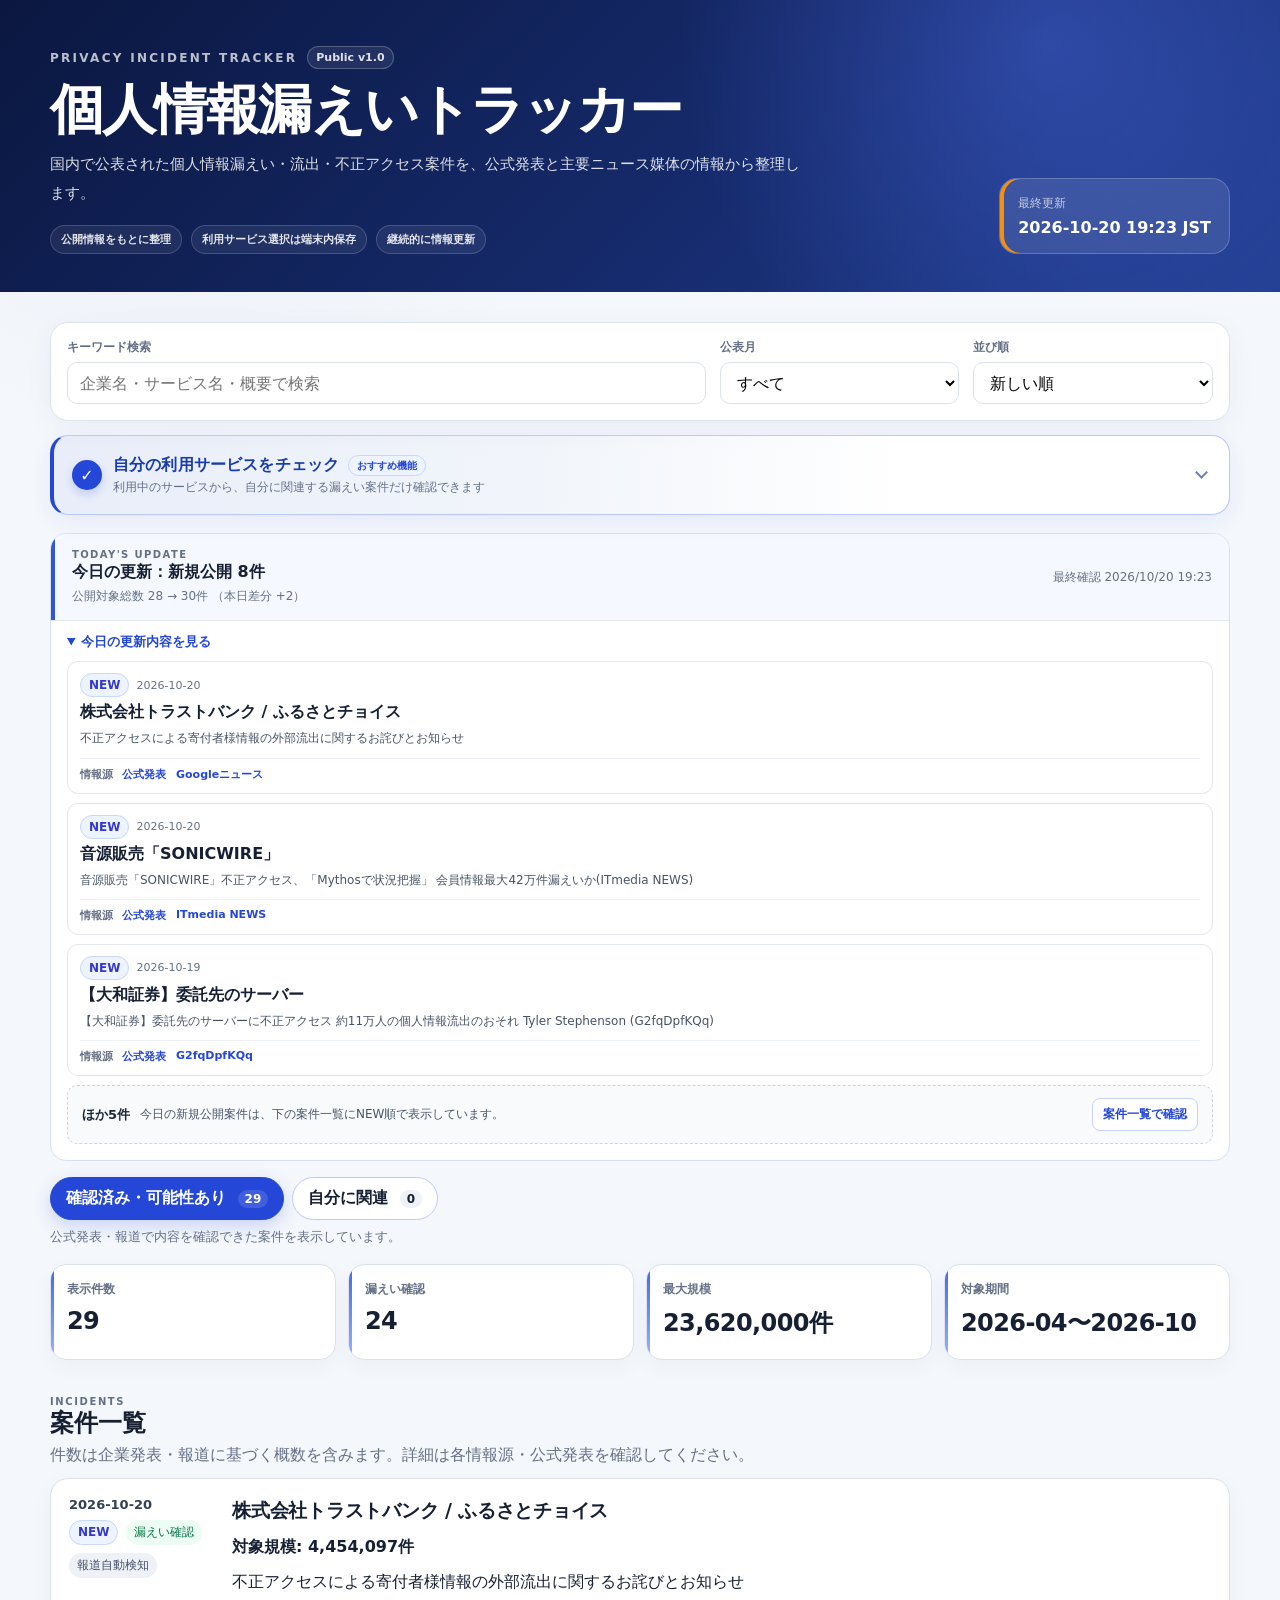
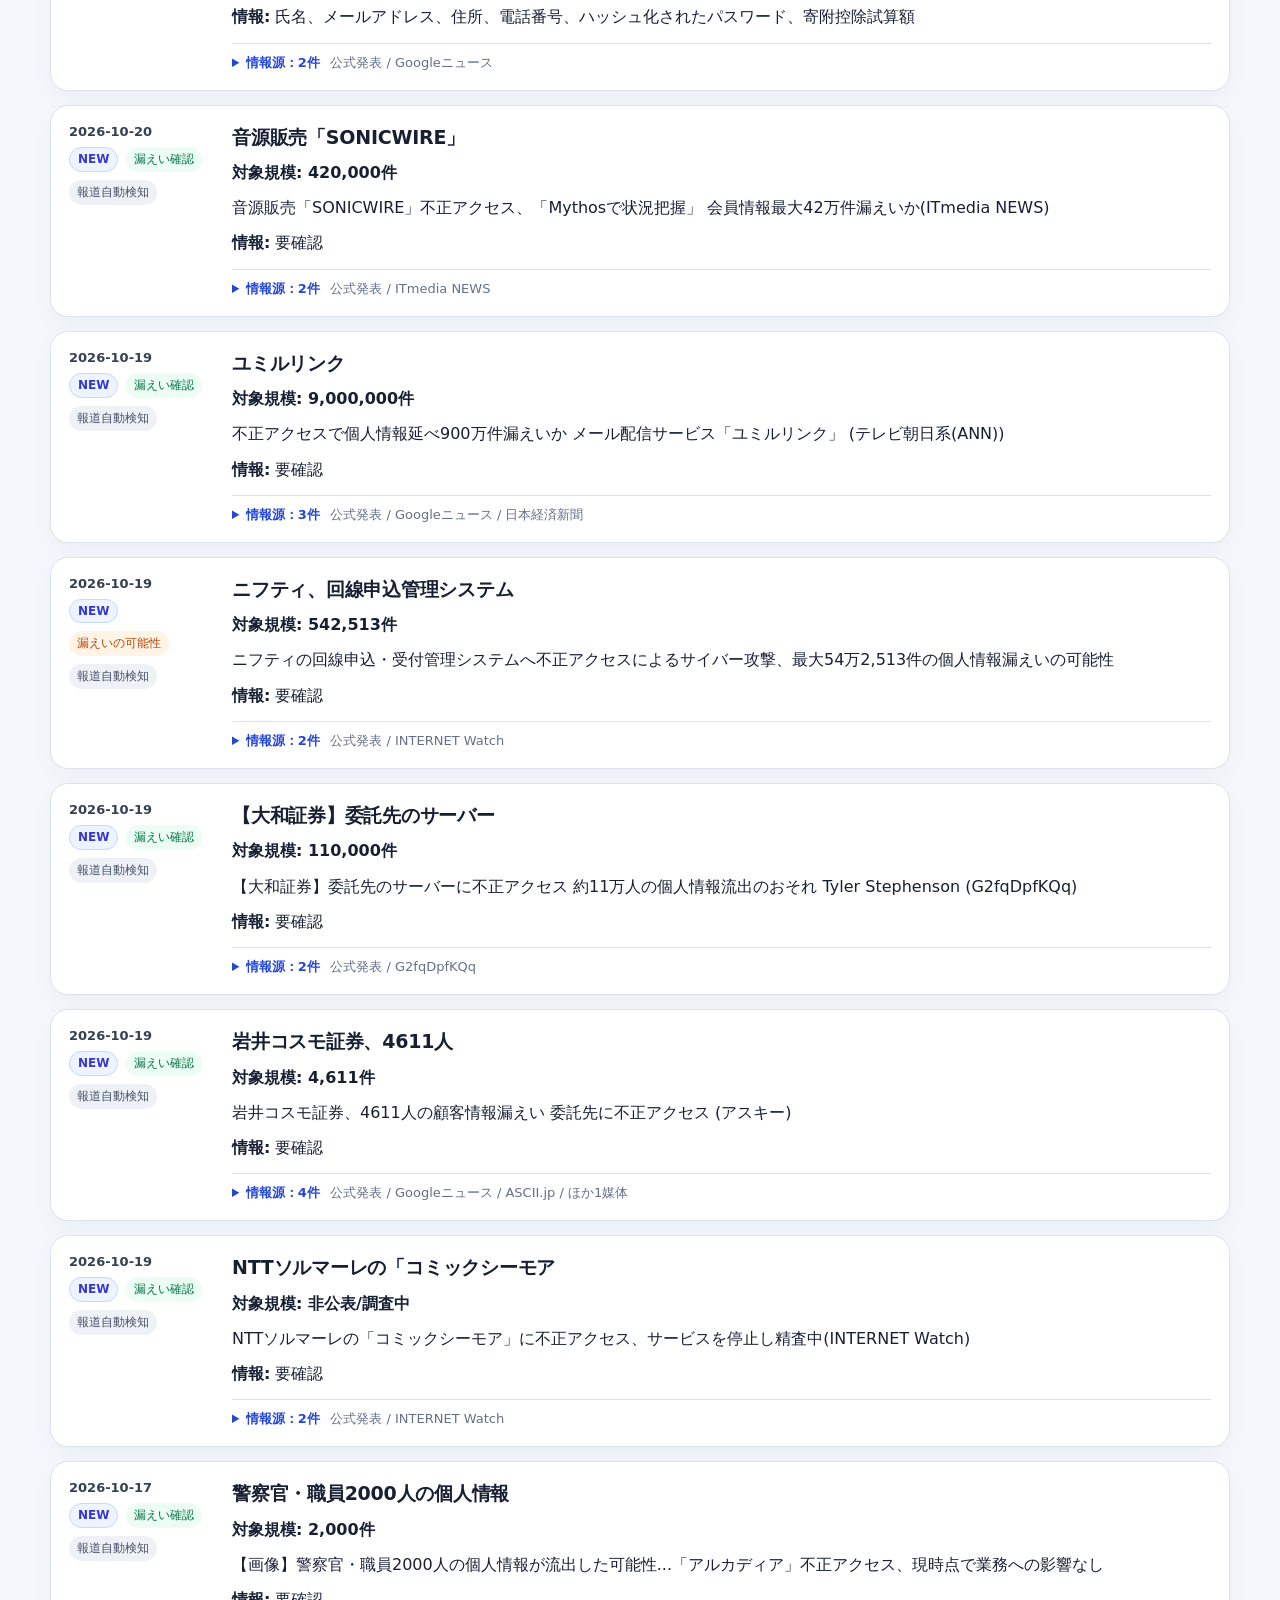
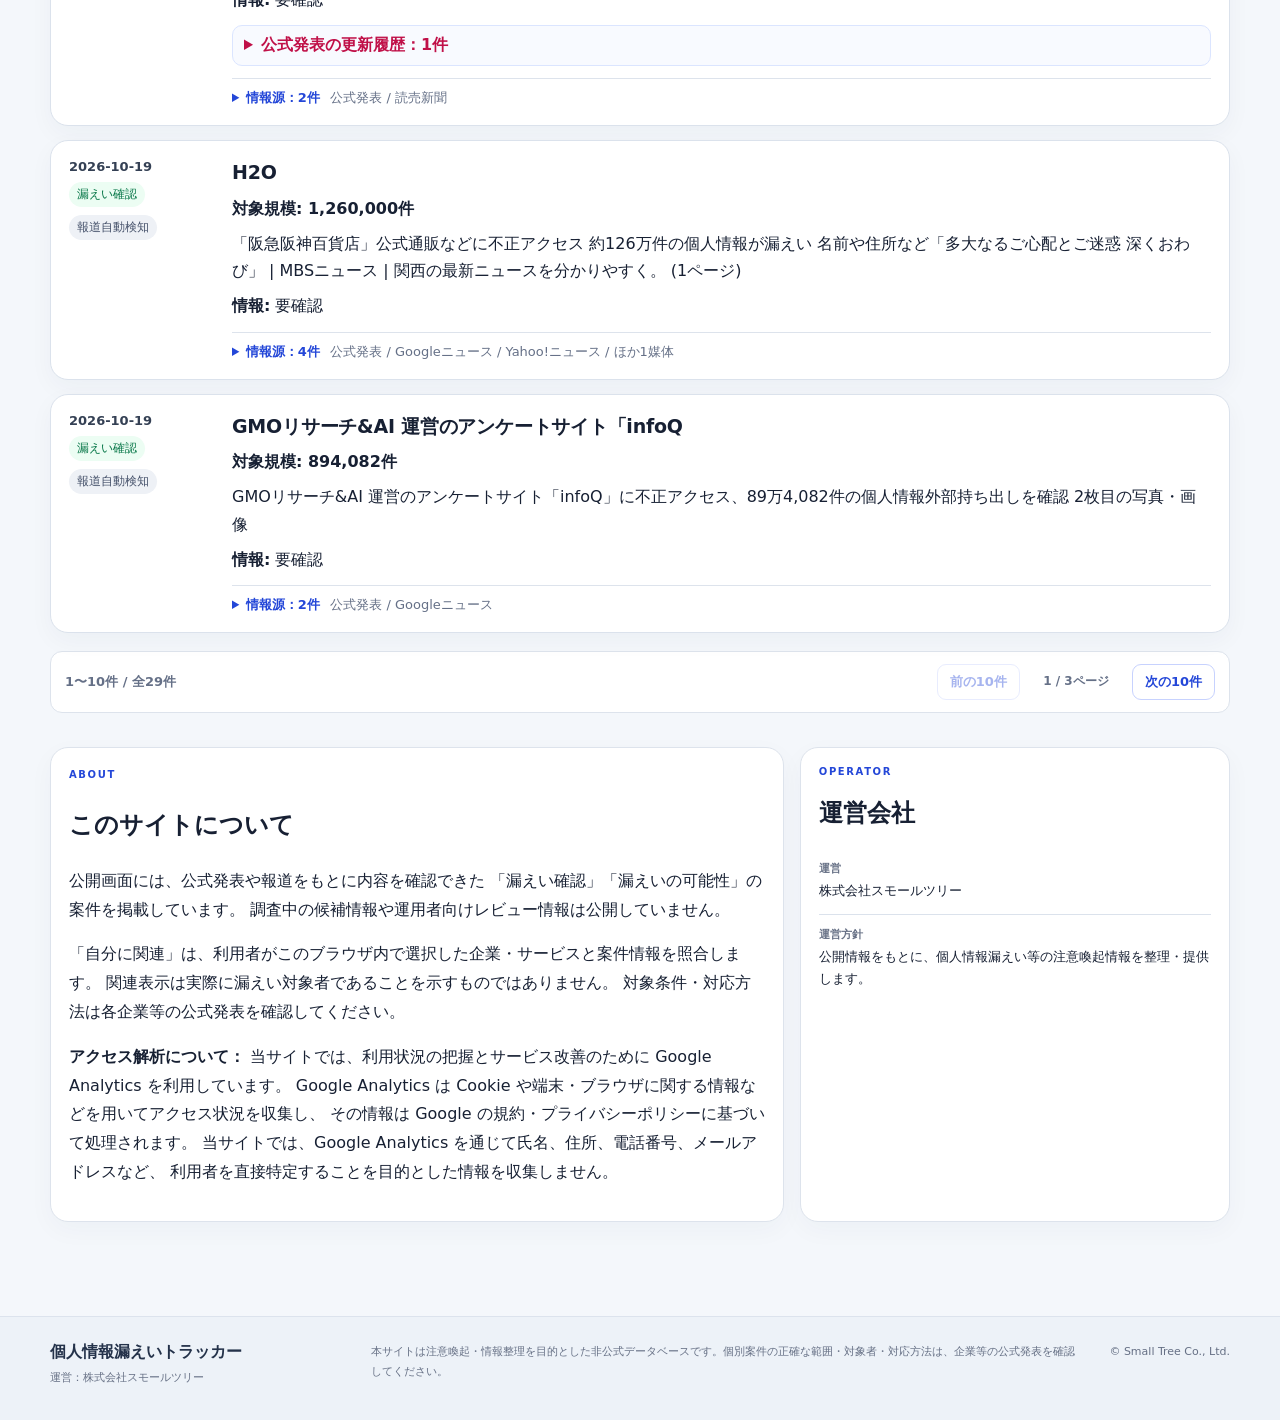
==== commit 646267c9: "Update index.html" ====
--- a/index.html
+++ b/index.html
@@ -27,6 +27,7 @@
   <link rel="stylesheet" href="public-v1.0-final.css" />
   <link rel="stylesheet" href="public-update-ui.css" />
   <link rel="stylesheet" href="public-service-picker-v2.css?v=2.1.1" />
+  <link rel="stylesheet" href="public-mobile.css?v=1.0" />
 </head>
 <body class="public-site">
   <header class="site-header public-hero">
@@ -171,8 +172,9 @@
   </footer>
 
   <script src="public-app.js" defer></script>
-  <script src="public-service-picker-v2.js?v=2.3" defer></script>
+  <script src="public-service-picker-v2.js?v=2.5" defer></script>
   <script src="public-service-feature-highlight.js?v=1.0" defer></script>
+  <script src="public-update-recent-first-v1.0.js?v=1.0" defer></script>
   <script src="public-update-ui.js?v=1.5" defer></script>
   <script src="public-update-ui-state-fix.js" defer></script>
   <script src="public-new-first-sort.js?v=1.2" defer></script>
--- a/public-mobile.css
+++ b/public-mobile.css
@@ -0,0 +1,202 @@
+/* Public mobile density tuning v1.0
+   Applies only to phones / narrow screens. */
+@media (max-width: 560px){
+
+  /* Tabs + notice */
+  .public-tabs{
+    gap:8px;
+    margin-bottom:8px;
+  }
+  .public-tabs .view-tab{
+    padding:9px 12px;
+    font-size:15px;
+    line-height:1.2;
+  }
+  .public-tabs .view-tab span{
+    font-size:11px;
+    padding:2px 7px;
+  }
+  .view-notice{
+    font-size:12px;
+    line-height:1.55;
+    margin-bottom:14px;
+  }
+
+  /* Stats: keep 2 columns, but reduce visual weight */
+  .public-stats{
+    gap:9px;
+    margin:12px 0 24px;
+  }
+  .public-stats article{
+    min-height:82px;
+    padding:12px 13px;
+    border-radius:14px;
+  }
+  .public-stats span{
+    font-size:11px;
+  }
+  .public-stats strong{
+    margin-top:6px;
+    font-size:22px;
+    line-height:1.15;
+  }
+
+  /* Incident section heading */
+  .incident-section{
+    margin-top:0;
+  }
+  .section-head{
+    margin-bottom:10px;
+  }
+  .section-head h2{
+    font-size:26px;
+    line-height:1.15;
+    letter-spacing:-.02em;
+  }
+  .section-head p{
+    font-size:12px;
+    line-height:1.6;
+    margin-top:7px;
+  }
+  .section-eyebrow{
+    font-size:9px;
+    letter-spacing:.14em;
+    margin-bottom:4px;
+  }
+
+  /* Cards: denser mobile layout */
+  .public-cards{
+    gap:10px;
+  }
+  .public-cards .card{
+    padding:14px 13px;
+    border-radius:15px;
+    gap:10px;
+  }
+  .public-cards .date{
+    font-size:12px;
+    line-height:1.25;
+  }
+  .public-cards .meta{
+    gap:6px;
+    margin:7px 0 4px;
+  }
+  .public-cards .badge{
+    font-size:10px;
+    line-height:1.2;
+    padding:4px 7px;
+  }
+  .public-cards .card h3{
+    margin:2px 0 4px;
+    font-size:17px;
+    line-height:1.35;
+    letter-spacing:-.01em;
+  }
+  .public-cards .card p{
+    margin:6px 0;
+    font-size:13px;
+    line-height:1.58;
+  }
+  .public-cards .count{
+    font-size:15px;
+    line-height:1.35;
+  }
+
+  /* Personal relevance explanation */
+  .relation-note{
+    margin:8px 0 !important;
+    padding:8px 9px !important;
+    border-radius:9px !important;
+    font-size:12px !important;
+    line-height:1.55 !important;
+  }
+
+  /* Official update history */
+  .official-updates,
+  .public-official-updates{
+    margin:9px 0 !important;
+    padding:8px 9px !important;
+    border-radius:9px !important;
+  }
+  .official-updates summary,
+  .public-official-updates summary{
+    font-size:12px !important;
+    line-height:1.4 !important;
+  }
+  .official-updates ul,
+  .public-official-updates ul{
+    margin-top:7px !important;
+    padding-left:17px !important;
+  }
+  .official-updates li,
+  .public-official-updates li{
+    margin:5px 0 !important;
+    font-size:12px !important;
+    line-height:1.45 !important;
+  }
+  .official-update-date{
+    min-width:0 !important;
+    display:block !important;
+    margin-bottom:2px;
+    font-size:10px !important;
+  }
+
+  /* Source area */
+  .source-details{
+    margin-top:9px;
+    padding-top:8px;
+  }
+  .source-details summary{
+    font-size:12px;
+    line-height:1.4;
+  }
+  .source-details summary span{
+    margin-left:4px;
+    font-size:11px;
+  }
+  .source-details ul{
+    margin-top:7px;
+  }
+  .source-details li{
+    margin:4px 0;
+  }
+  .source-details a{
+    font-size:12px;
+  }
+
+  /* Pagination */
+  .incident-pager{
+    margin:14px 0 22px;
+    padding:10px;
+    gap:10px;
+  }
+  .incident-pager-info{
+    font-size:11px;
+  }
+  .incident-pager-actions{
+    width:100%;
+    justify-content:space-between;
+    gap:6px;
+  }
+  .pager-btn{
+    padding:7px 9px;
+    font-size:11px;
+  }
+  .pager-page{
+    min-width:auto;
+    font-size:10px;
+  }
+}
+
+/* Slightly larger phones */
+@media (min-width:561px) and (max-width:700px){
+  .public-cards .card h3{
+    font-size:18px;
+  }
+  .public-cards .card p{
+    font-size:13.5px;
+  }
+  .public-stats strong{
+    font-size:23px;
+  }
+}
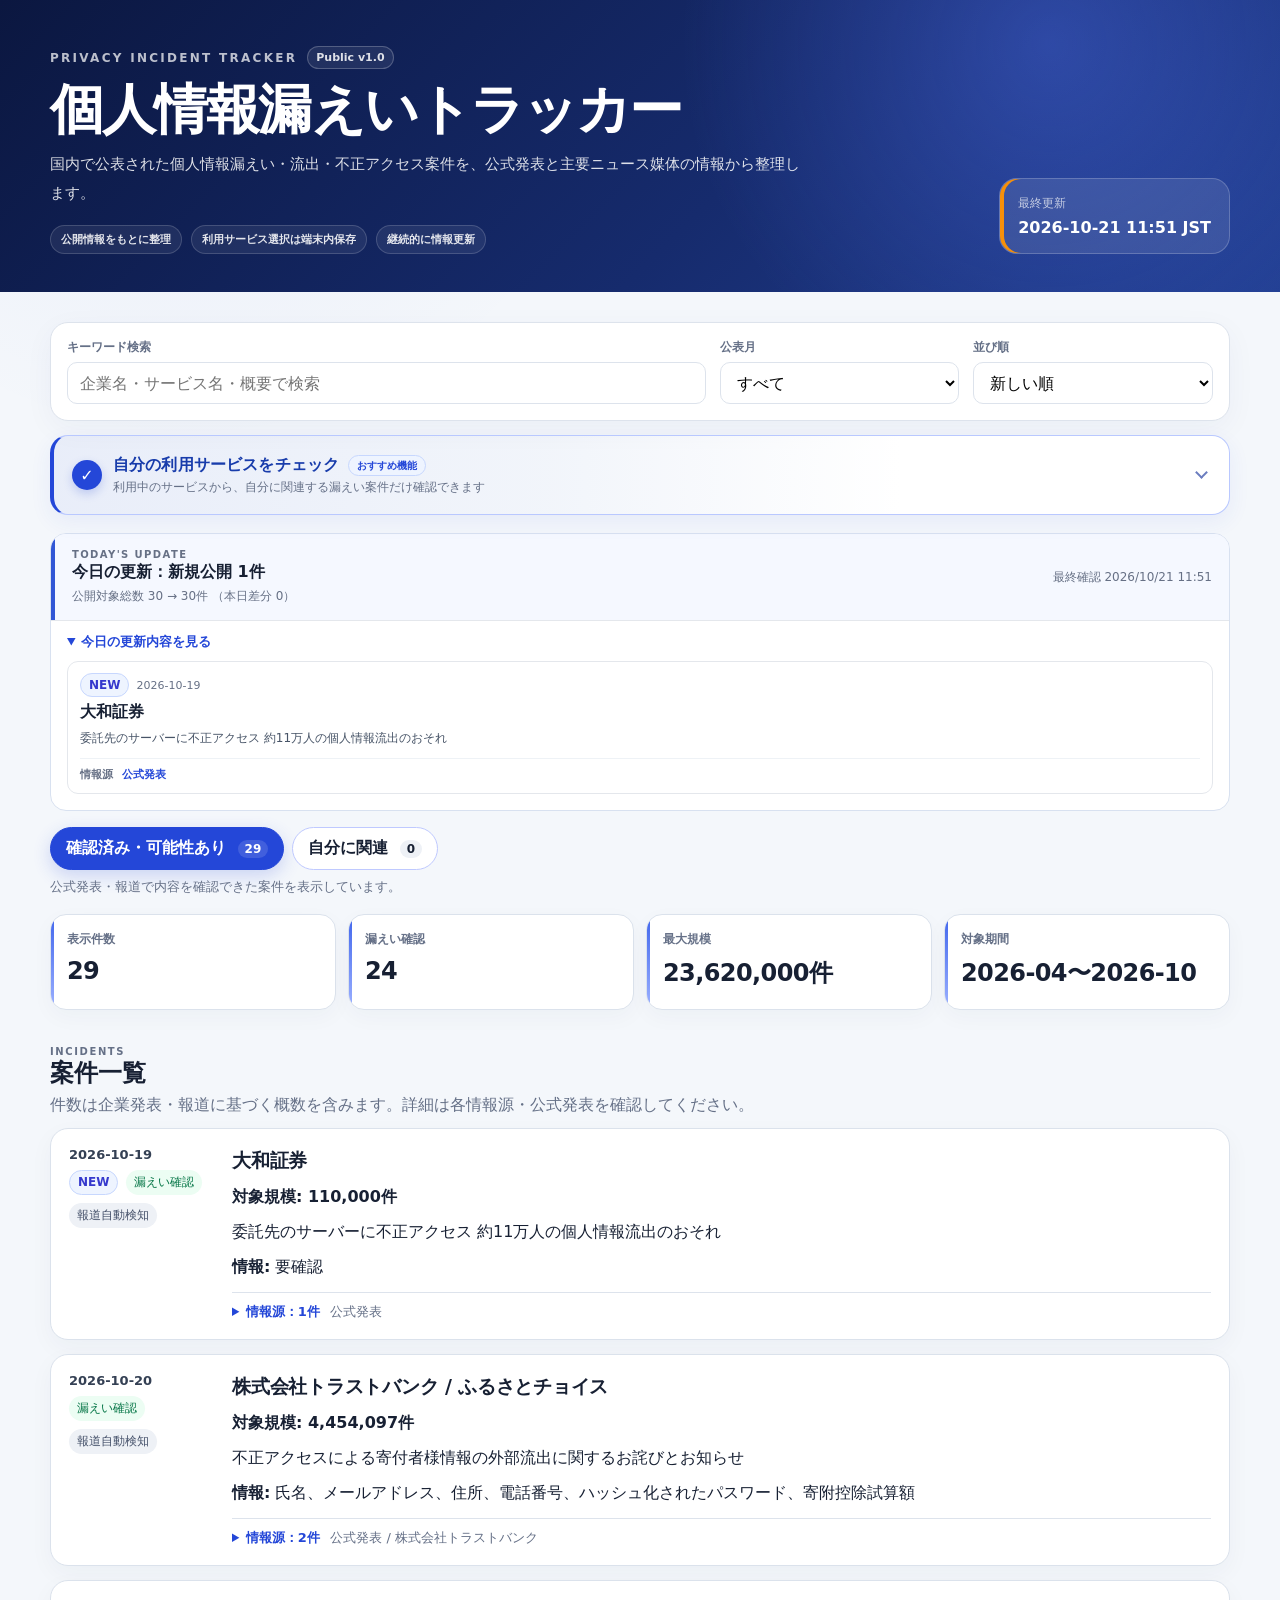
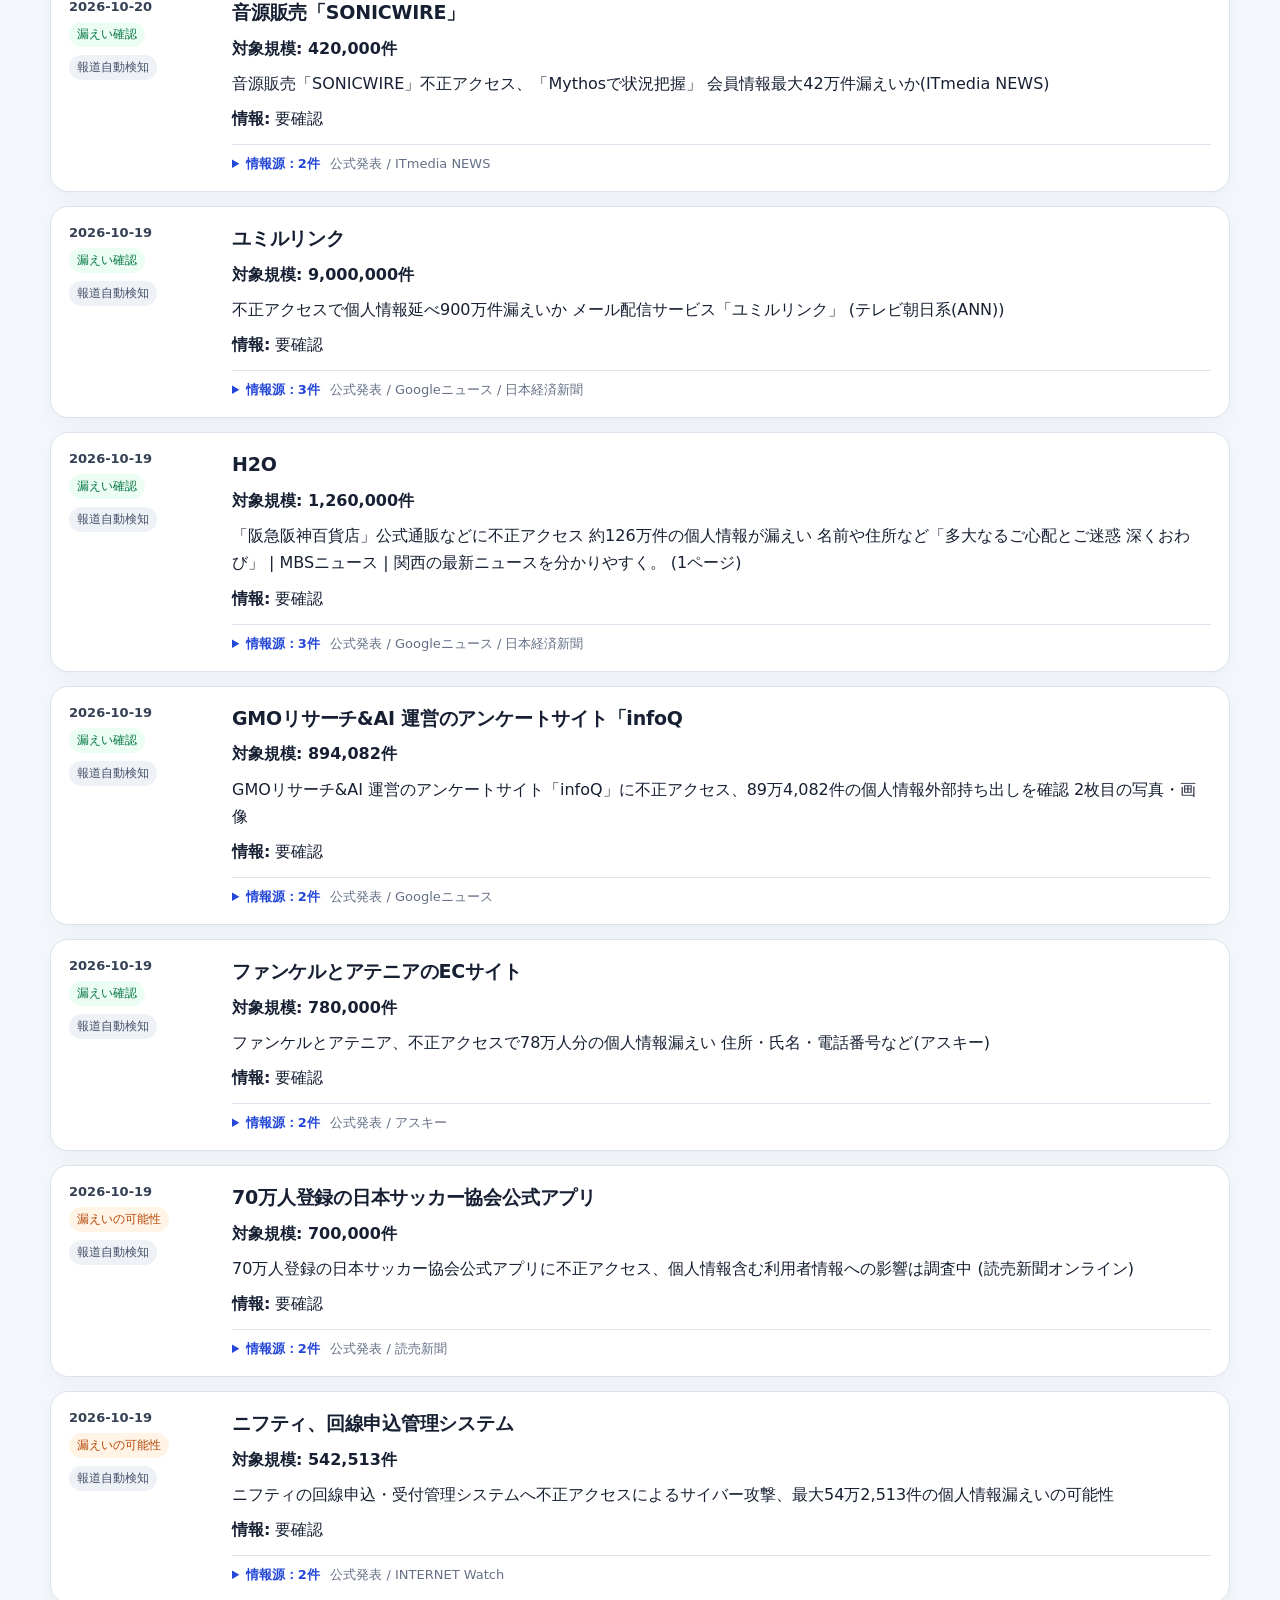
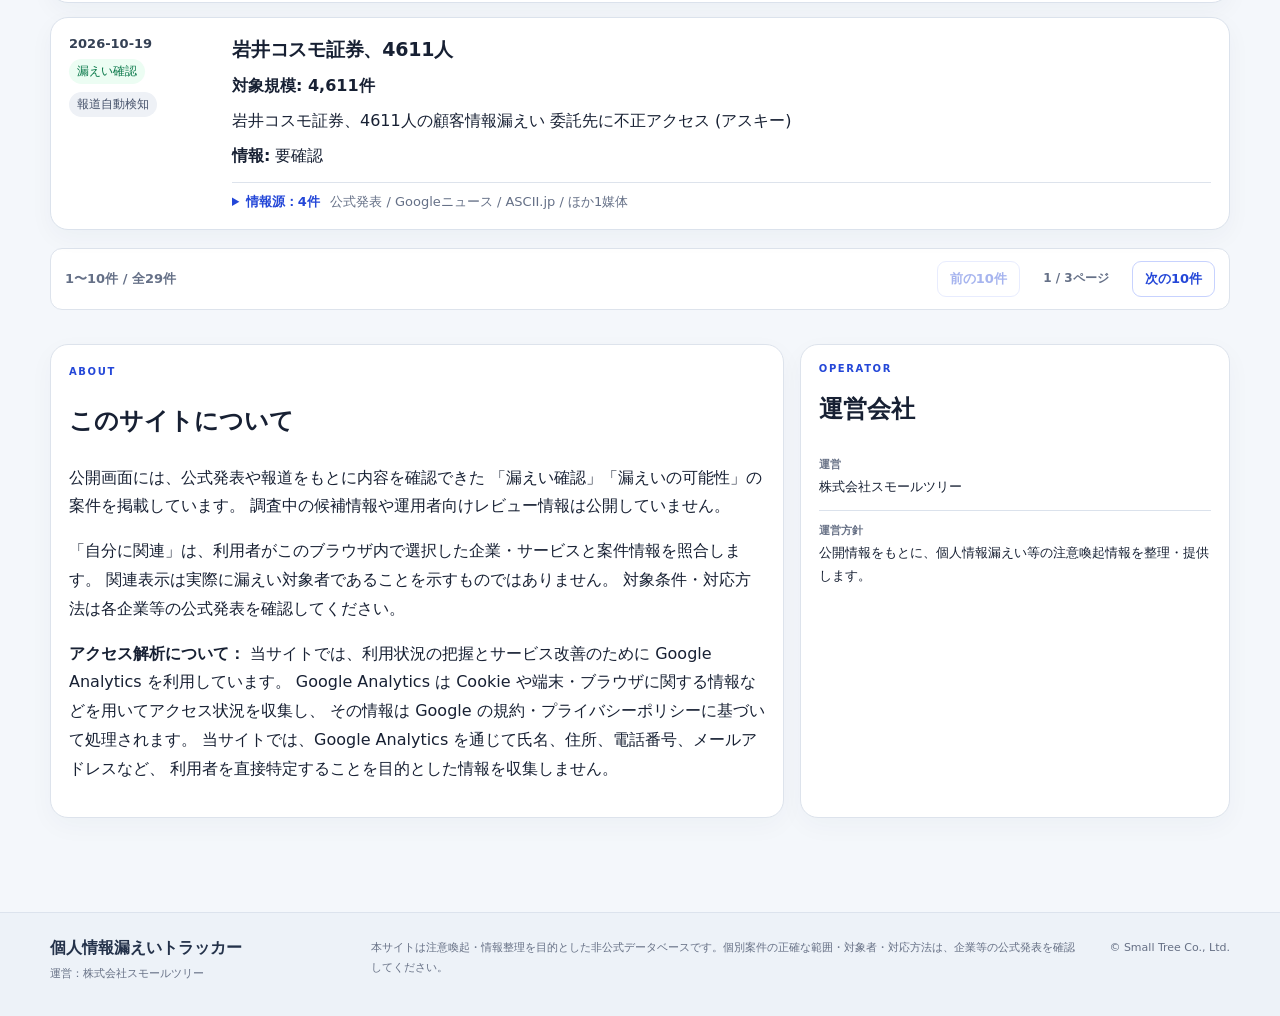
==== commit 71214c3f: "Update index.html" ====
--- a/index.html
+++ b/index.html
@@ -175,7 +175,7 @@
   <script src="public-service-picker-v2.js?v=2.5" defer></script>
   <script src="public-service-feature-highlight.js?v=1.0" defer></script>
   <script src="public-update-recent-first-v1.0.js?v=1.0" defer></script>
-  <script src="public-update-ui.js?v=1.5" defer></script>
+  <script src="public-update-ui-v1.6.js?v=1.6" defer></script>
   <script src="public-update-ui-state-fix.js" defer></script>
   <script src="public-new-first-sort.js?v=1.2" defer></script>
 
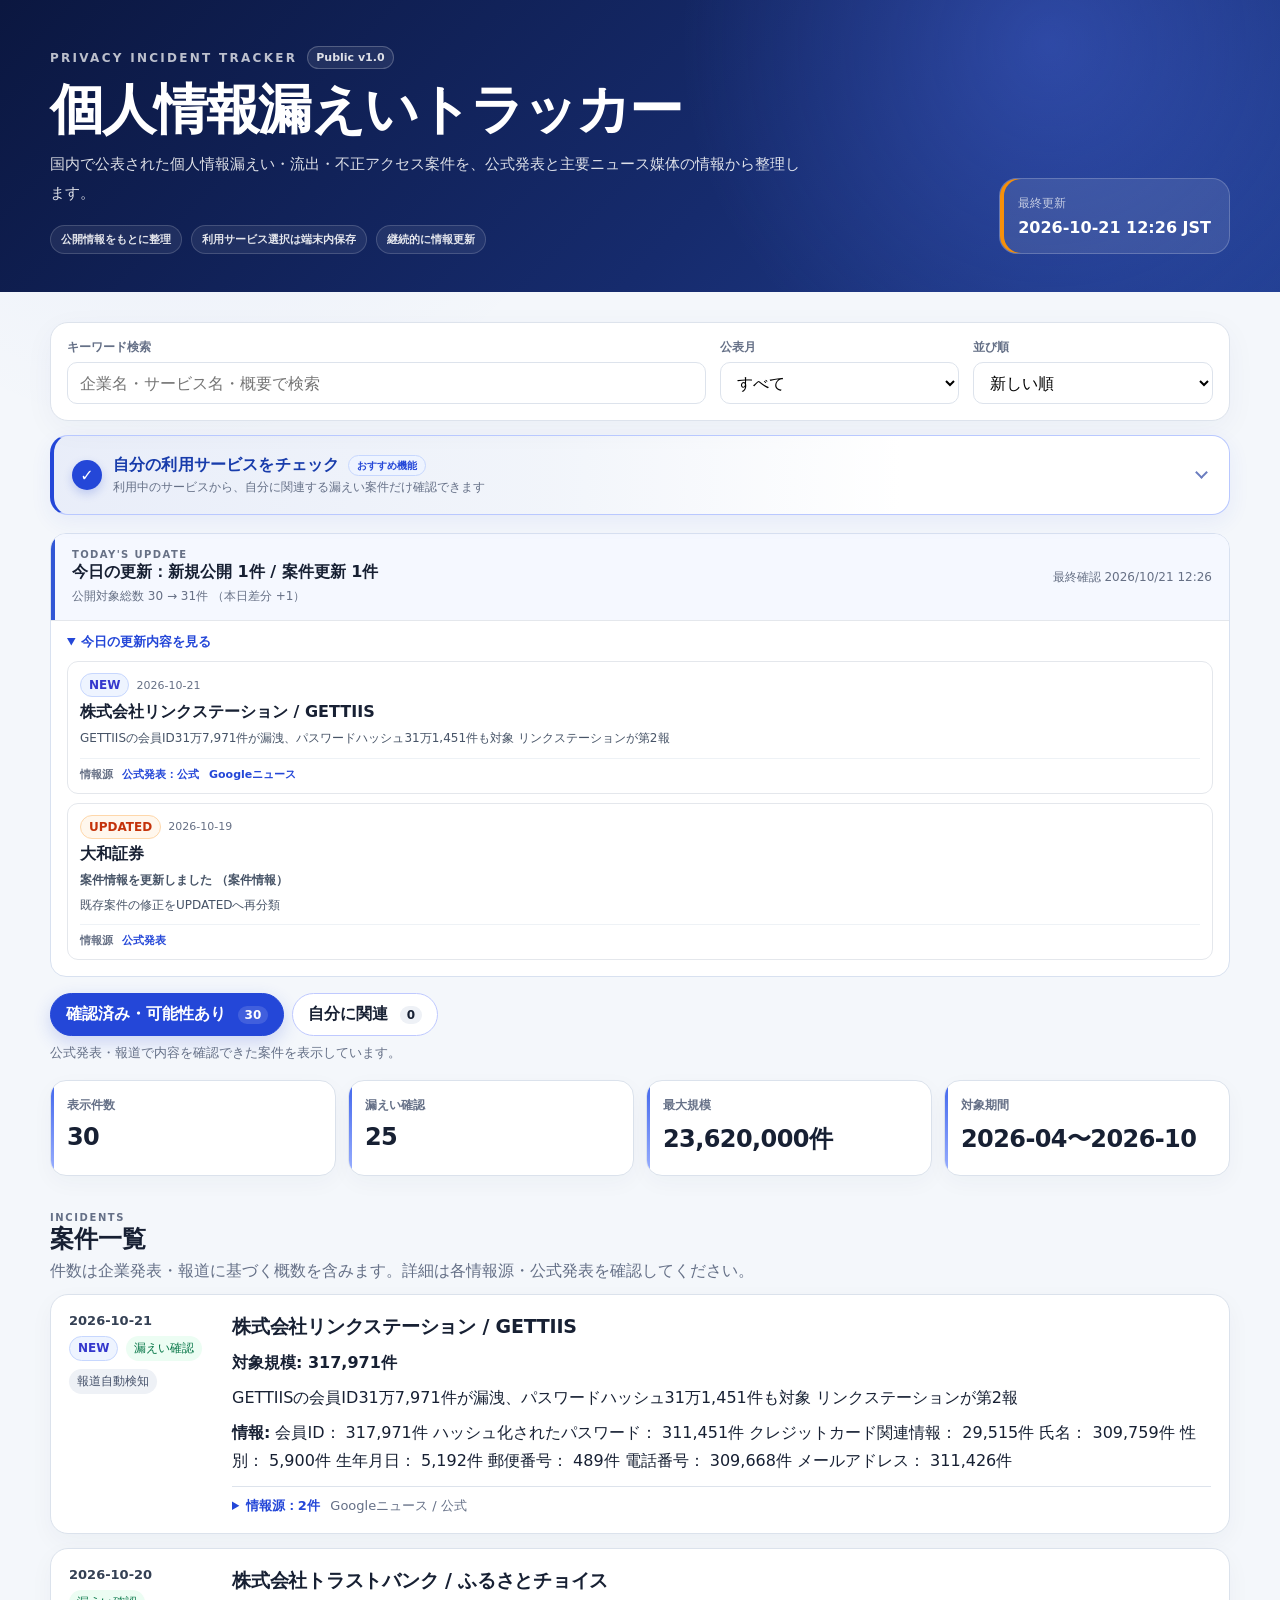
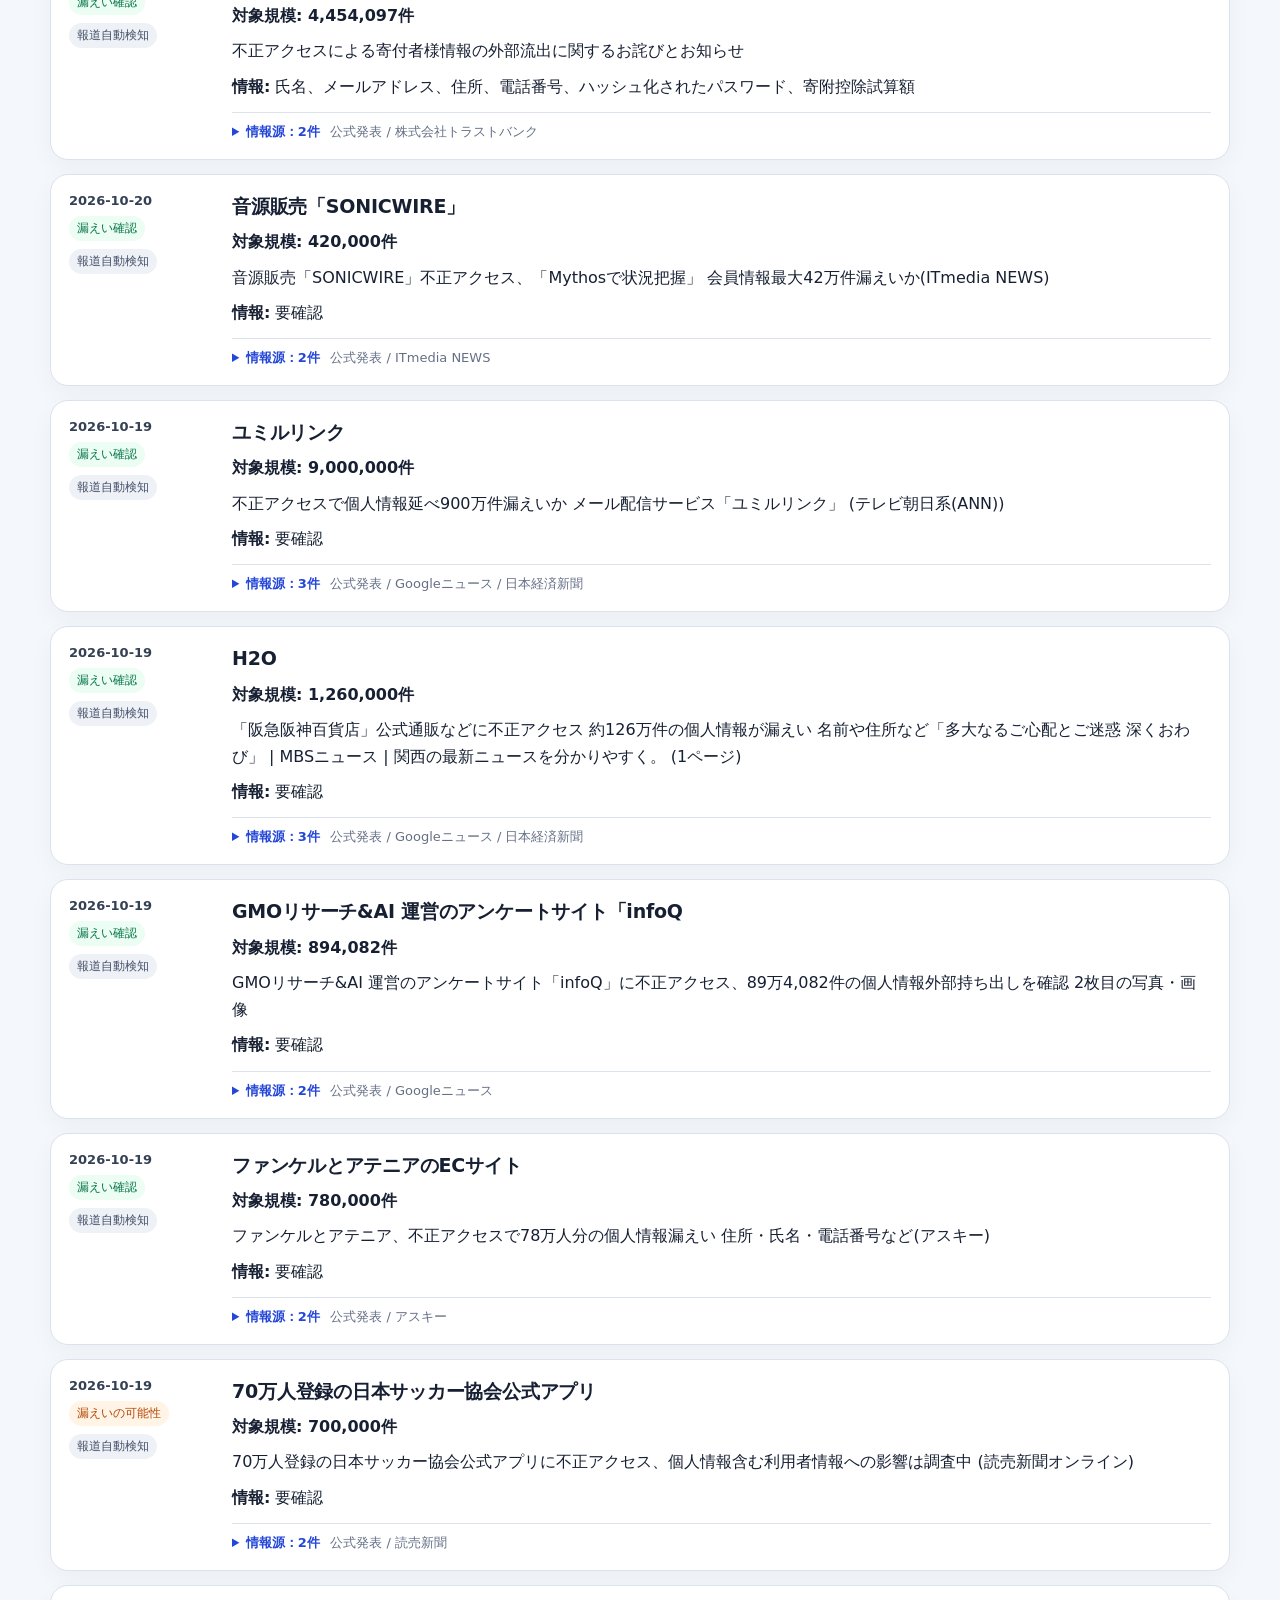
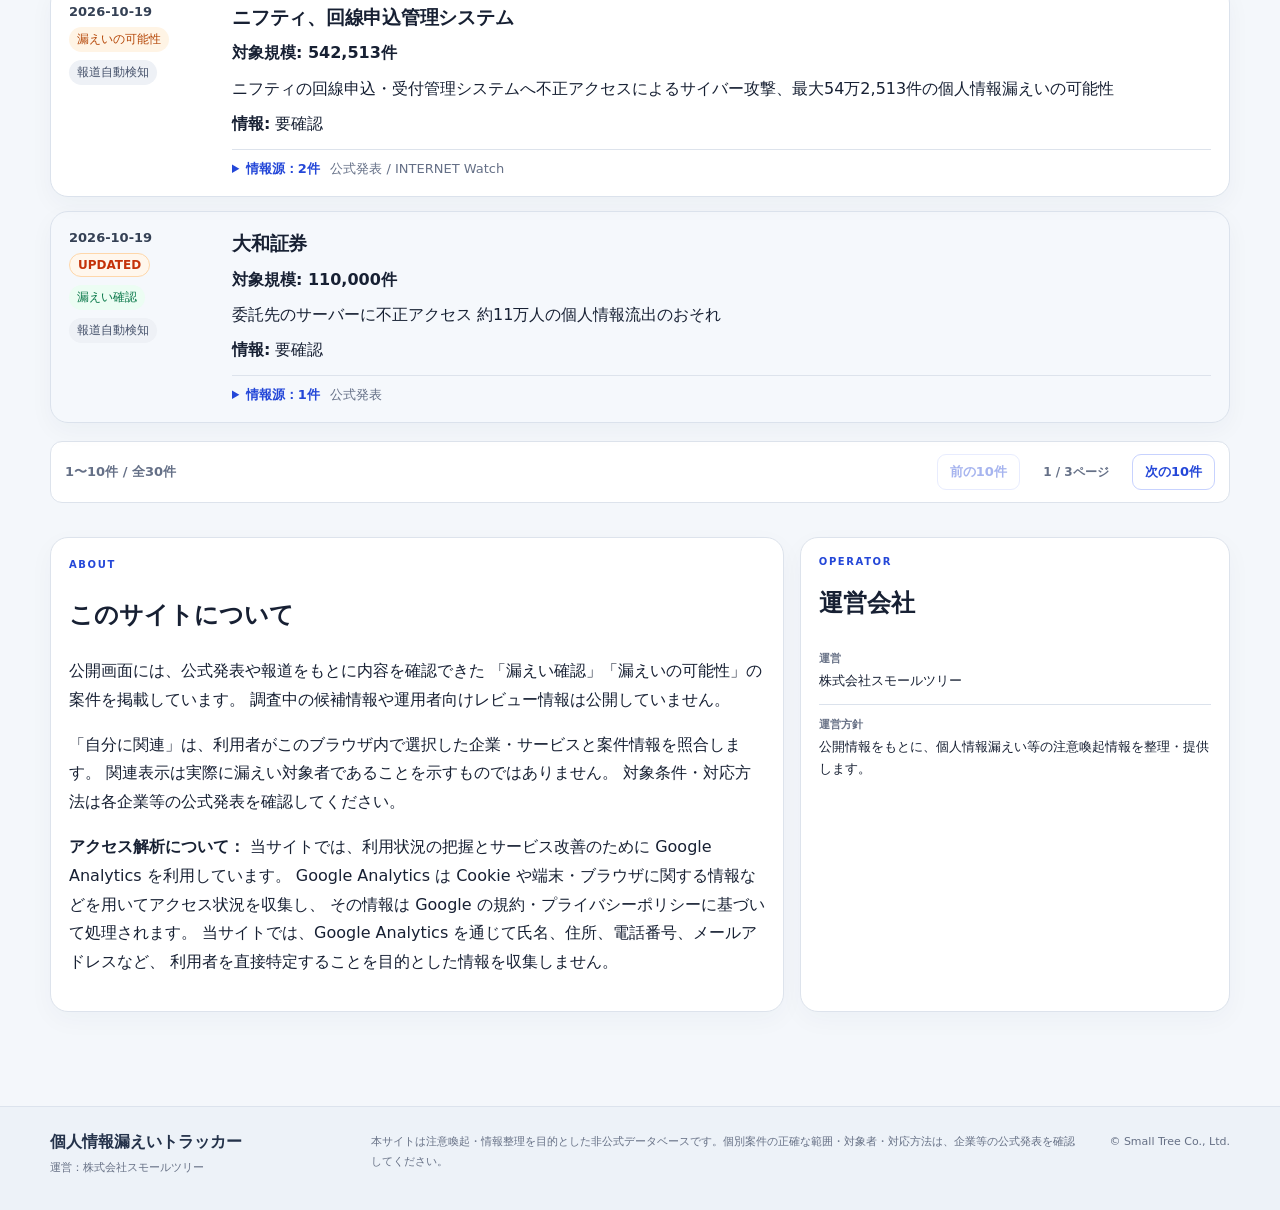
==== commit 9d064834: "Update index.html" ====
--- a/index.html
+++ b/index.html
@@ -28,6 +28,7 @@
   <link rel="stylesheet" href="public-update-ui.css" />
   <link rel="stylesheet" href="public-service-picker-v2.css?v=2.1.1" />
   <link rel="stylesheet" href="public-mobile.css?v=1.0" />
+  <link rel="stylesheet" href="public-affected-organizations-v1.0.css?v=1.0" />
 </head>
 <body class="public-site">
   <header class="site-header public-hero">
@@ -178,6 +179,6 @@
   <script src="public-update-ui-v1.6.js?v=1.6" defer></script>
   <script src="public-update-ui-state-fix.js" defer></script>
   <script src="public-new-first-sort.js?v=1.2" defer></script>
-
+  <script src="public-affected-organizations-v1.0.js?v=1.0" defer></script>
 </body>
 </html>
--- a/public-affected-organizations-v1.0.css
+++ b/public-affected-organizations-v1.0.css
@@ -0,0 +1 @@
+.affected-orgs-box{margin:10px 0;padding:9px 11px;border:1px solid #dbe7ff;border-radius:10px;background:#f8fbff}.affected-orgs-box summary{cursor:pointer;color:#2447d8;font-size:11px;font-weight:800}.affected-orgs-box>div{display:flex;flex-wrap:wrap;gap:6px;margin-top:8px}.affected-orgs-box span{display:inline-flex;padding:4px 7px;border:1px solid #d9e2f2;border-radius:999px;background:#fff;color:#475467;font-size:10px}
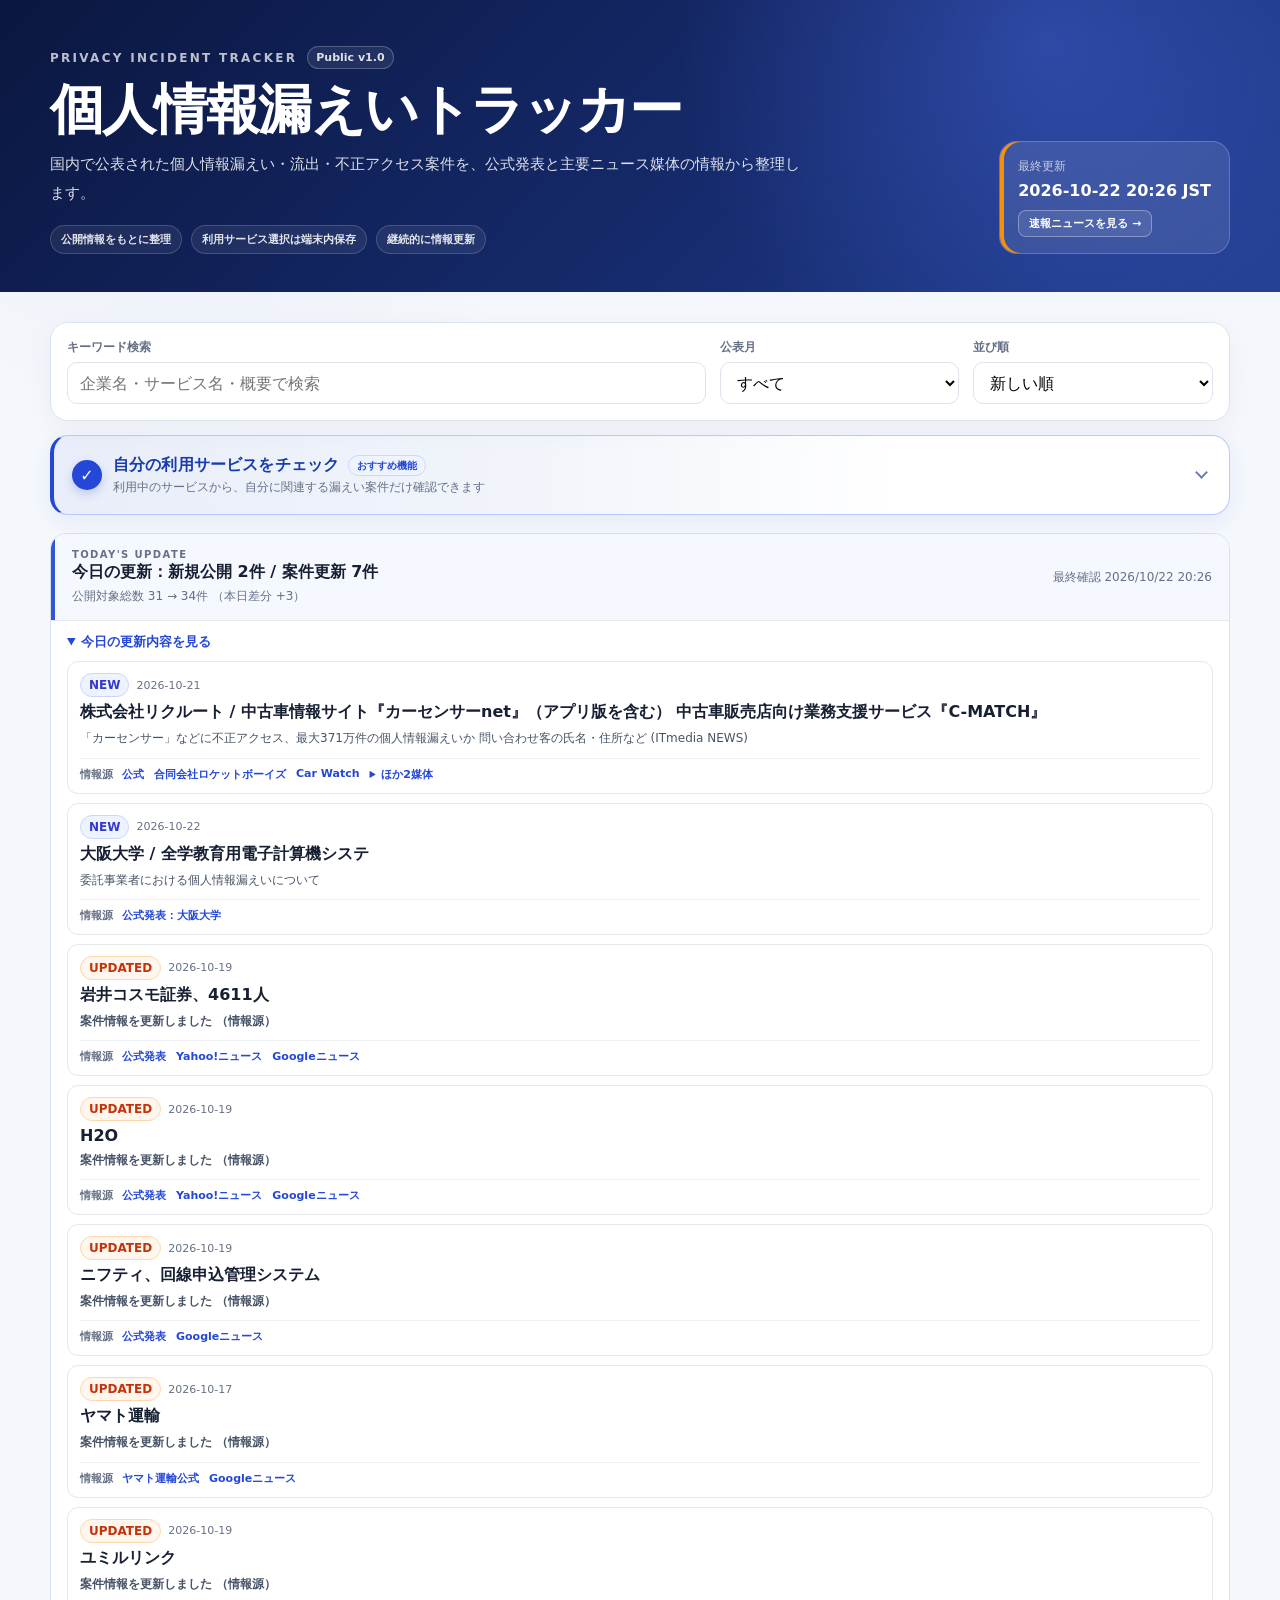
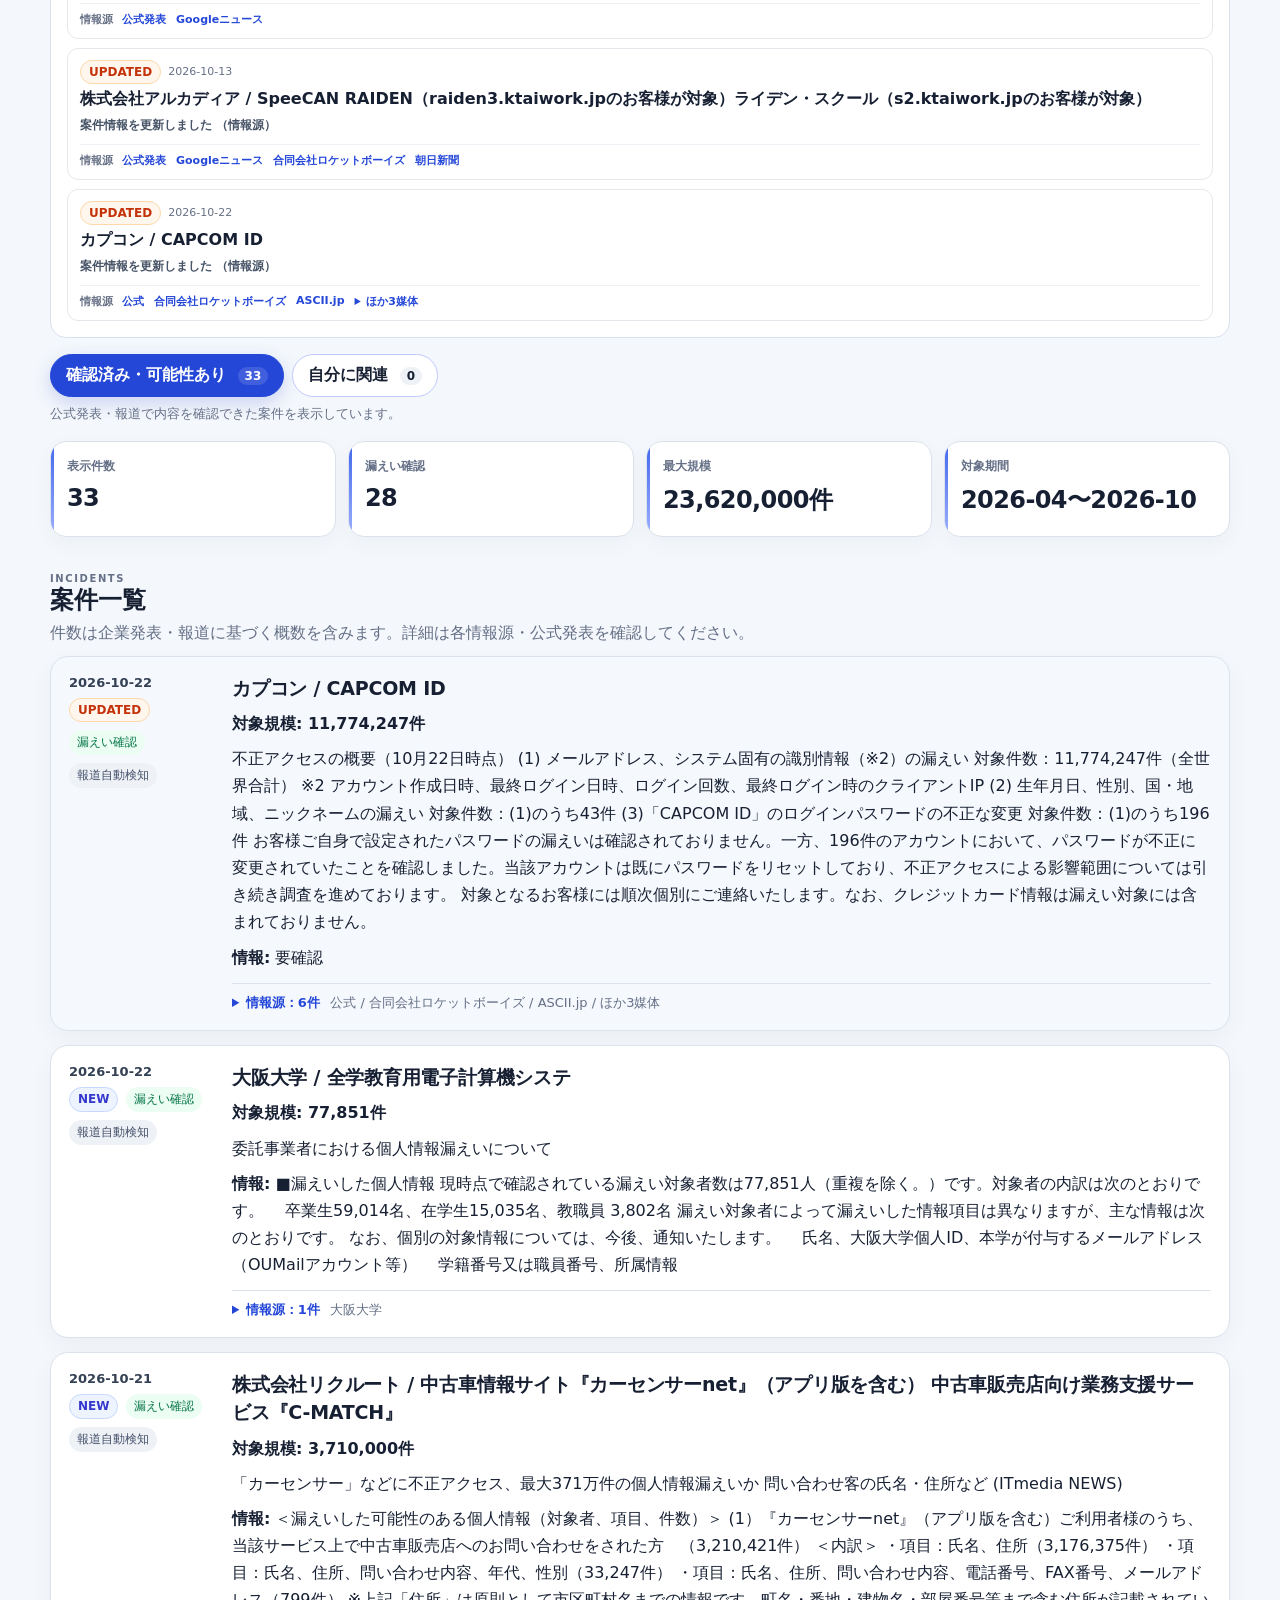
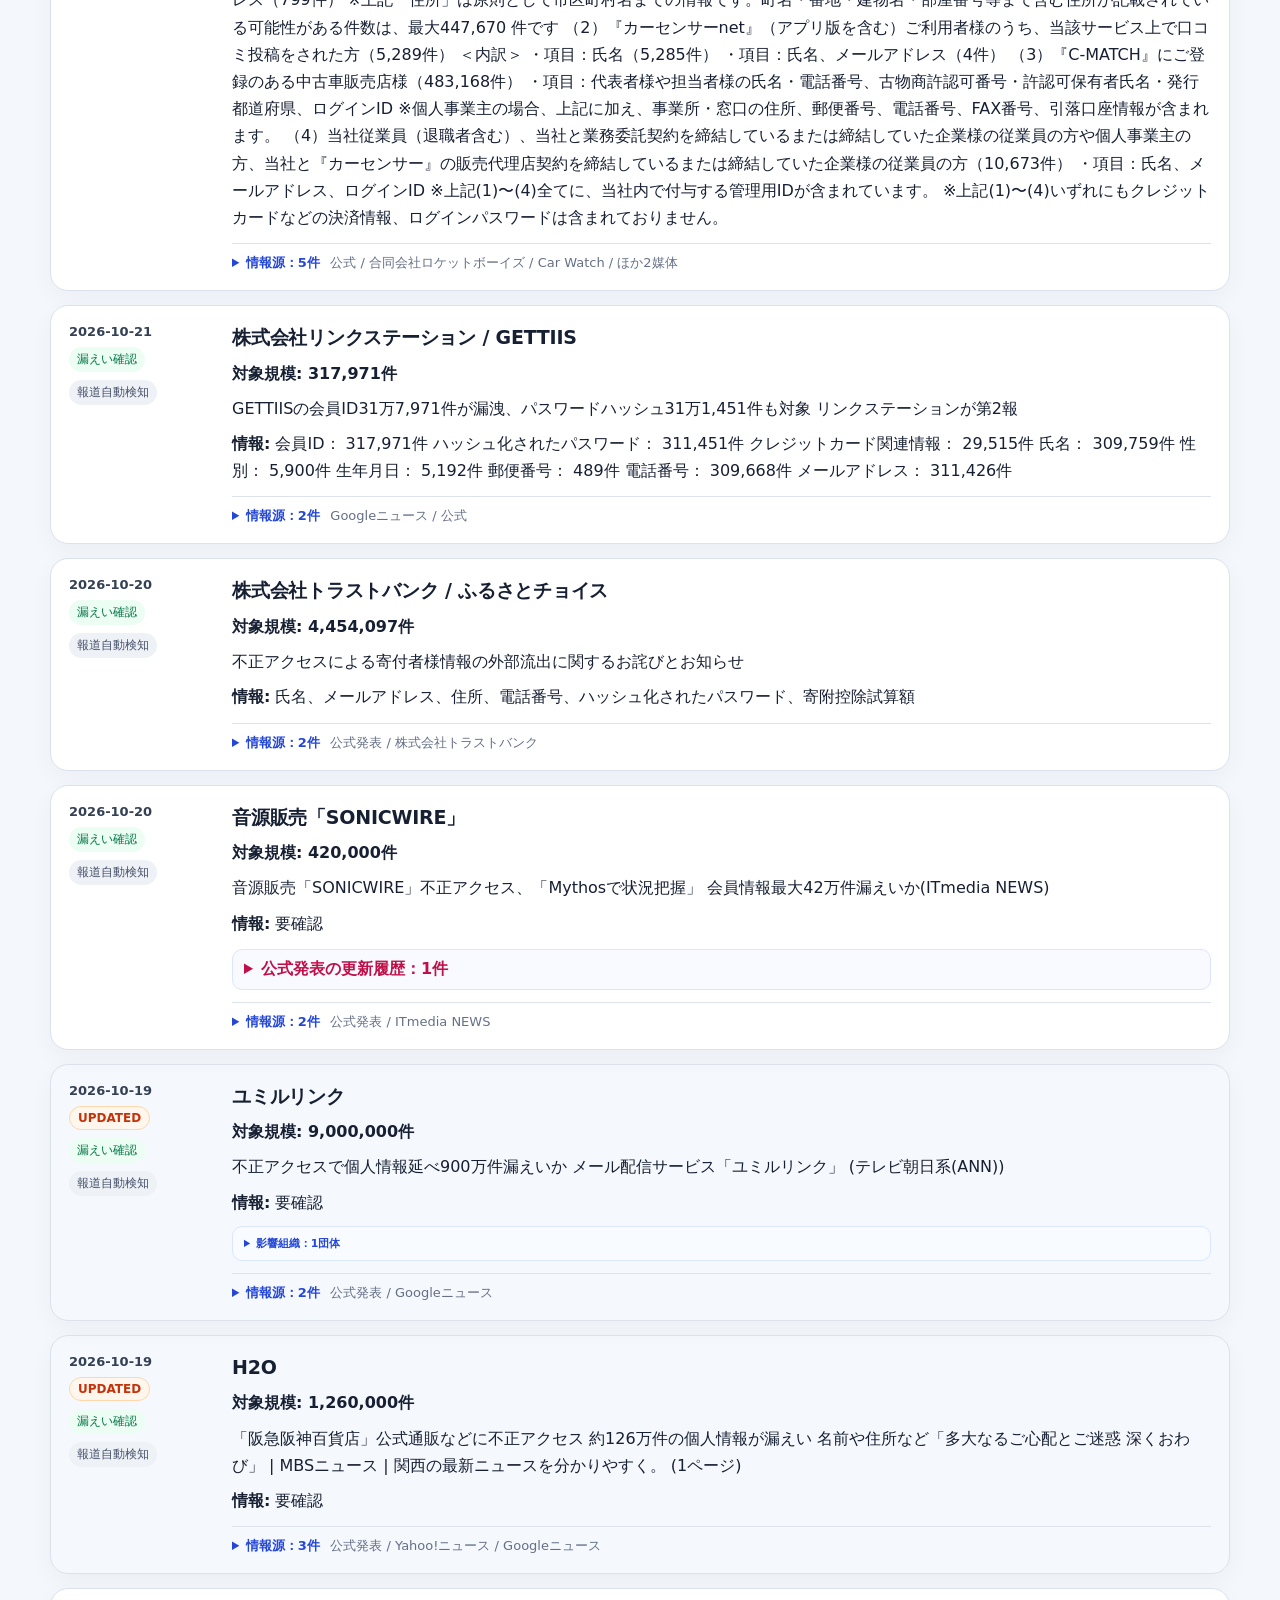
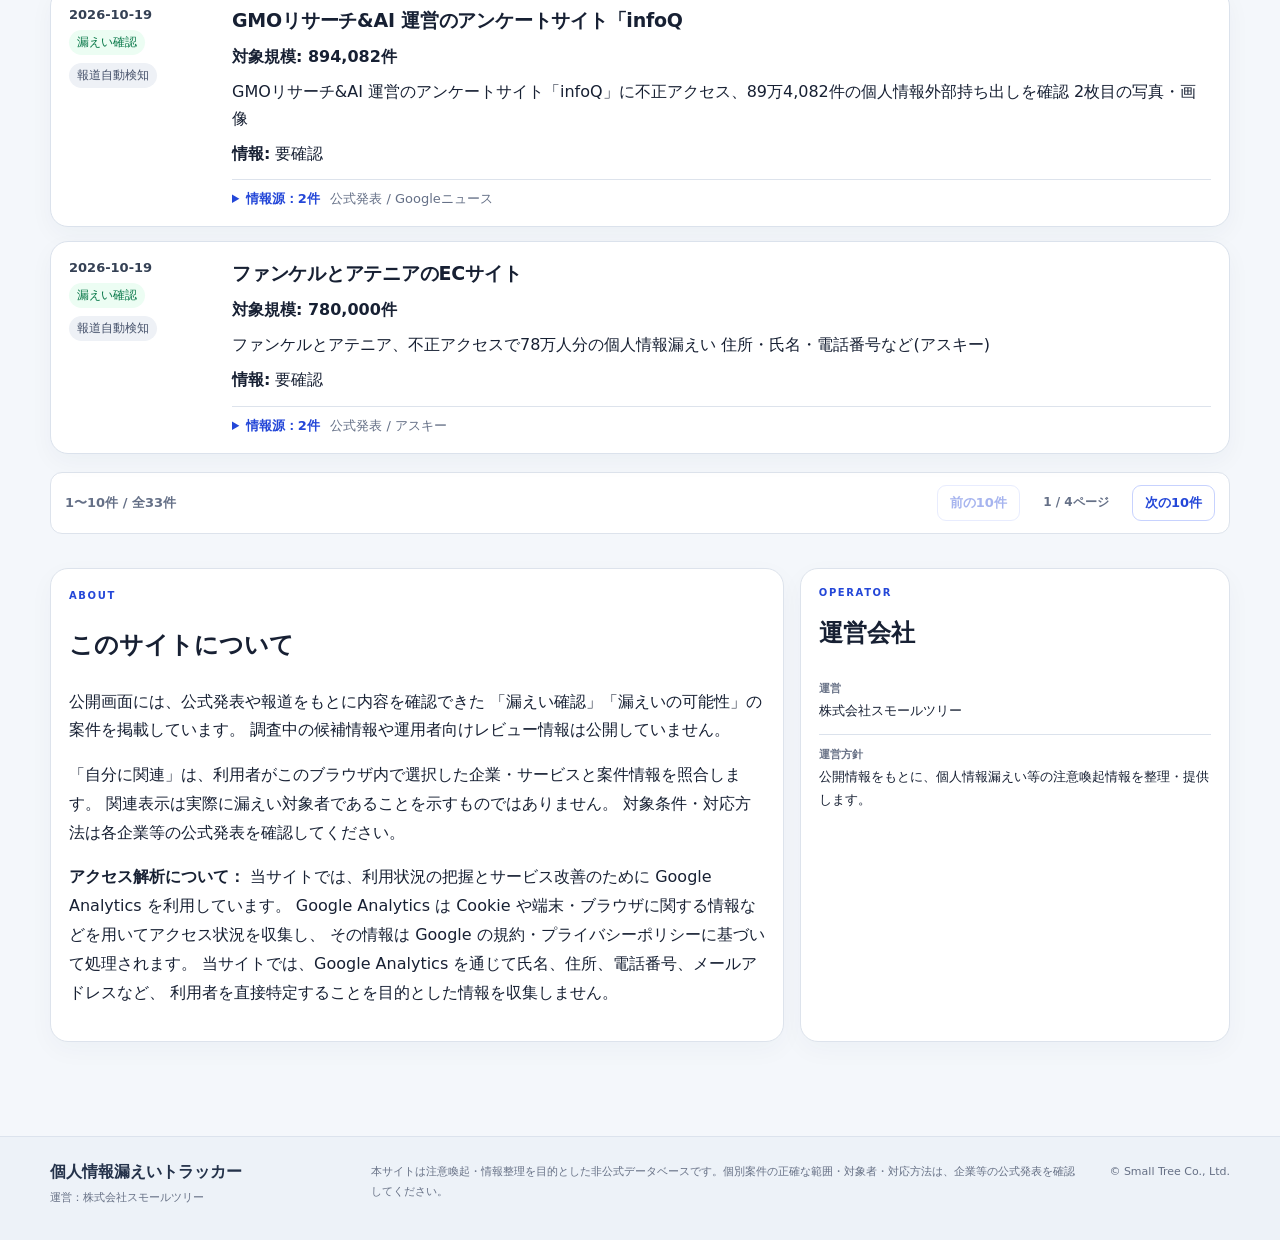
==== commit 0fcd6edb: "Update index.html" ====
--- a/index.html
+++ b/index.html
@@ -29,6 +29,7 @@
   <link rel="stylesheet" href="public-service-picker-v2.css?v=2.1.1" />
   <link rel="stylesheet" href="public-mobile.css?v=1.0" />
   <link rel="stylesheet" href="public-affected-organizations-v1.0.css?v=1.0" />
+  <link rel="stylesheet" href="public-news-link-v1.0.css?v=1.0" />
 </head>
 <body class="public-site">
   <header class="site-header public-hero">
@@ -180,5 +181,6 @@
   <script src="public-update-ui-state-fix.js" defer></script>
   <script src="public-new-first-sort.js?v=1.2" defer></script>
   <script src="public-affected-organizations-v1.0.js?v=1.0" defer></script>
+  <script src="public-news-link-v1.0.js?v=1.0" defer></script>
 </body>
 </html>
--- a/public-news-link-v1.0.css
+++ b/public-news-link-v1.0.css
@@ -0,0 +1,28 @@
+.public-updated-card .public-news-link{
+  display:inline-flex;
+  align-items:center;
+  width:max-content;
+  margin-top:10px;
+  padding:7px 10px;
+  border:1px solid rgba(255,255,255,.32);
+  border-radius:8px;
+  color:#fff;
+  background:rgba(255,255,255,.09);
+  font-size:11px;
+  font-weight:800;
+  line-height:1;
+  text-decoration:none;
+  transition:.15s ease;
+}
+
+.public-updated-card .public-news-link:hover{
+  background:rgba(255,255,255,.18);
+  border-color:rgba(255,255,255,.5);
+  transform:translateY(-1px);
+}
+
+@media(max-width:760px){
+  .public-updated-card .public-news-link{
+    margin-top:8px;
+  }
+}
